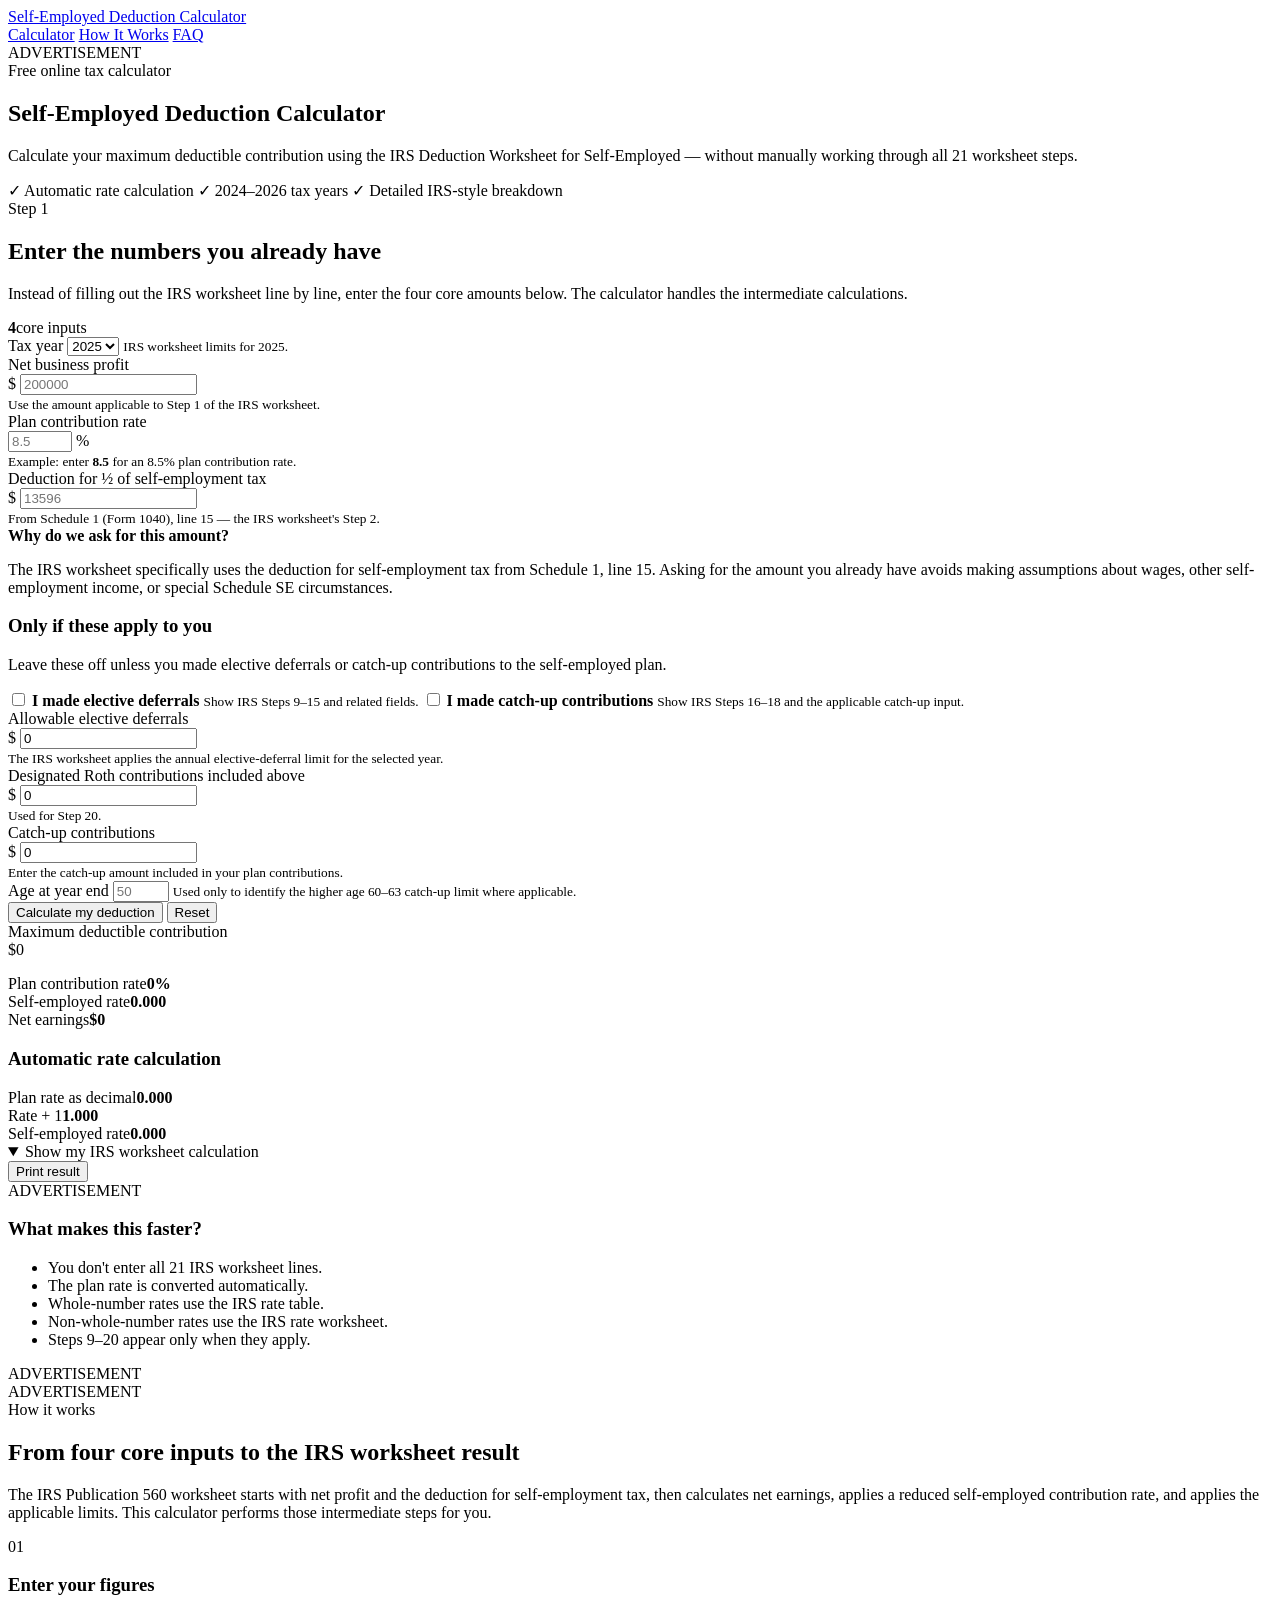
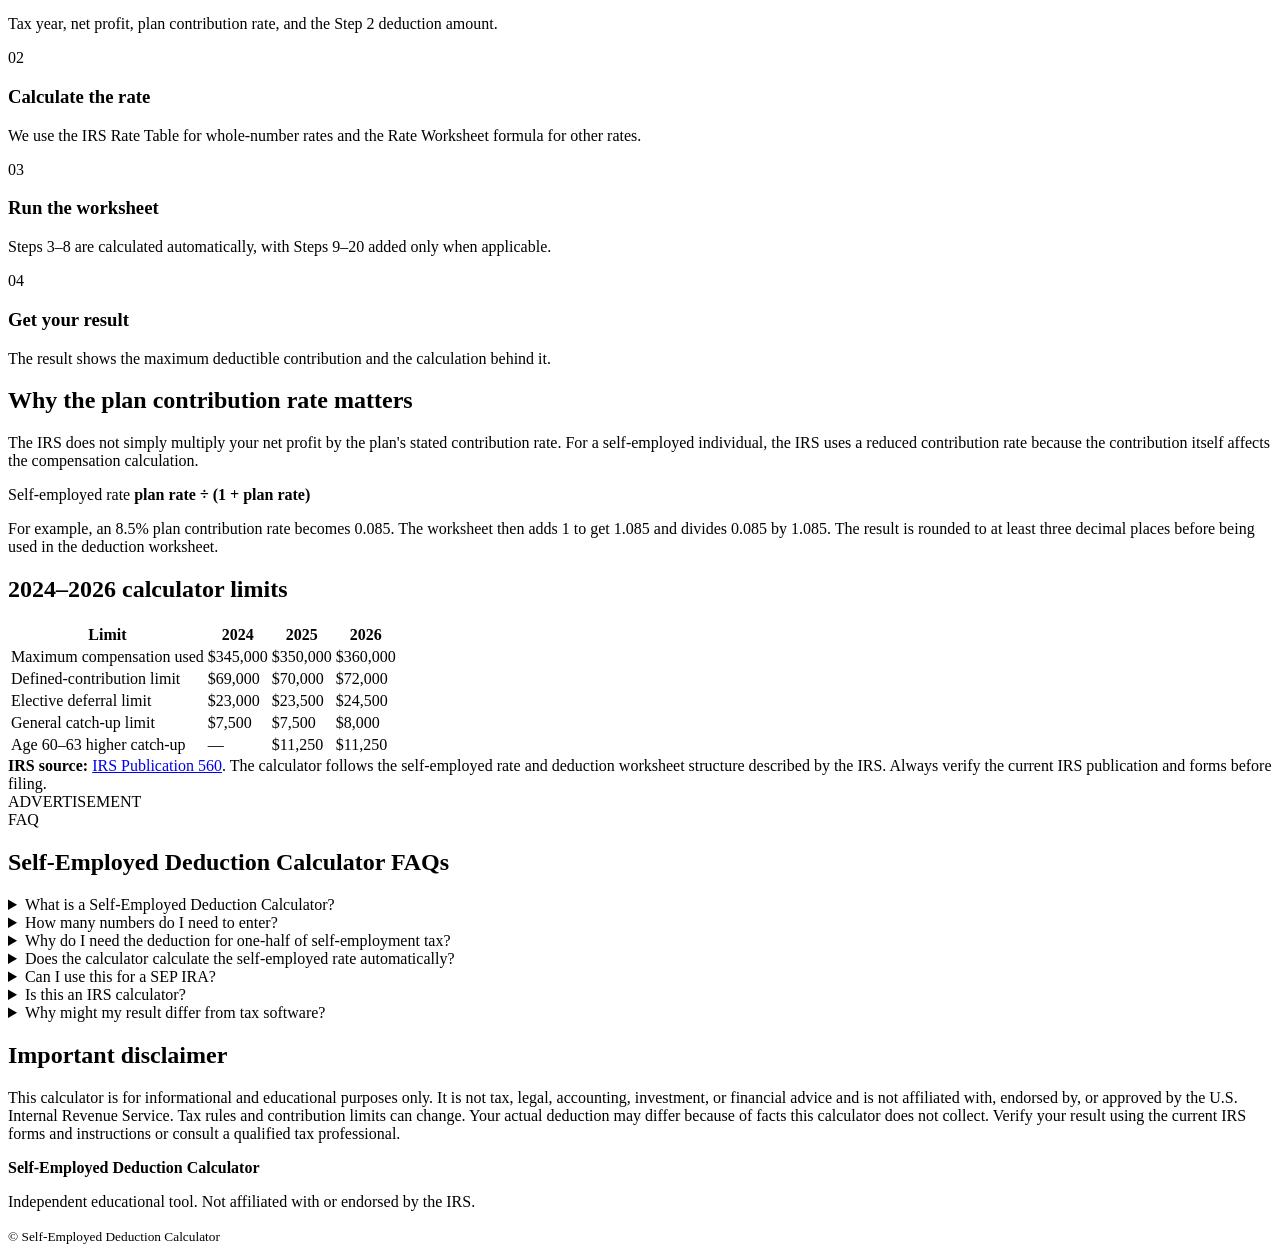
==== index.html @ f1c1f4b7 "Add files via upload" ====
<!doctype html>
<html lang="en-US">
<head>
  <meta charset="utf-8">
  <meta name="viewport" content="width=device-width, initial-scale=1">
  <title>Self-Employed Deduction Calculator | IRS Worksheet Calculator</title>
  <meta name="description" content="Use this free Self-Employed Deduction Calculator to calculate the maximum deductible contribution for a SEP IRA or qualified plan using the IRS Deduction Worksheet for Self-Employed.">
  <meta name="robots" content="index,follow,max-image-preview:large">
  <link rel="canonical" href="https://example.com/self-employed-deduction-calculator">
  <meta property="og:type" content="website">
  <meta property="og:title" content="Self-Employed Deduction Calculator">
  <meta property="og:description" content="Enter a few numbers and automatically work through the IRS Deduction Worksheet for Self-Employed.">
  <meta property="og:url" content="https://example.com/self-employed-deduction-calculator">
  <meta name="twitter:card" content="summary">
  <meta name="twitter:title" content="Self-Employed Deduction Calculator">
  <meta name="twitter:description" content="Calculate your maximum deductible self-employed retirement plan contribution using the IRS worksheet method.">

  <link rel="stylesheet" href="../css/styles.css">

  <script type="application/ld+json">
  {
    "@context":"https://schema.org",
    "@type":"WebApplication",
    "name":"Self-Employed Deduction Calculator",
    "applicationCategory":"FinanceApplication",
    "operatingSystem":"Web",
    "description":"Calculator based on the IRS Deduction Worksheet for Self-Employed in Publication 560.",
    "offers":{"@type":"Offer","price":"0","priceCurrency":"USD"}
  }
  </script>

  <script type="application/ld+json" id="faqSchema">
  {
    "@context":"https://schema.org",
    "@type":"FAQPage",
    "mainEntity":[
      {"@type":"Question","name":"What is the Self-Employed Deduction Calculator?","acceptedAnswer":{"@type":"Answer","text":"It is an independent calculator that follows the IRS Deduction Worksheet for Self-Employed methodology to estimate the maximum deductible contribution for an eligible self-employed individual."}},
      {"@type":"Question","name":"How many numbers do I need to enter?","acceptedAnswer":{"@type":"Answer","text":"For the fastest route, enter the tax year, net business profit, plan contribution rate, and the deduction for one-half of self-employment tax from Schedule 1, line 15. Optional contribution fields appear only when they apply."}},
      {"@type":"Question","name":"Why do I need the deduction for one-half of self-employment tax?","acceptedAnswer":{"@type":"Answer","text":"The IRS worksheet uses the deduction for self-employment tax from Schedule 1, Form 1040, line 15 as Step 2. The calculator uses that amount rather than making unsupported assumptions about the taxpayer's complete Schedule SE situation."}},
      {"@type":"Question","name":"Does the calculator calculate the self-employed rate automatically?","acceptedAnswer":{"@type":"Answer","text":"Yes. Whole-number plan rates use the IRS Rate Table. Non-whole-number rates use the IRS Rate Worksheet formula and are rounded to at least three decimal places before the deduction worksheet is calculated."}},
      {"@type":"Question","name":"Can I use this for a SEP IRA?","acceptedAnswer":{"@type":"Answer","text":"The IRS Publication 560 worksheet states that a SEP plan is treated as a profit-sharing plan for this worksheet. The IRS also cautions that the worksheet applies only to self-employed individuals with one defined contribution plan and should not be used for SARSEPs."}},
      {"@type":"Question","name":"Is this an IRS calculator?","acceptedAnswer":{"@type":"Answer","text":"No. It is an independent educational tool based on IRS publications and worksheets and is not operated, endorsed, or approved by the IRS."}}
    ]
  }
  </script>
</head>

<body>
<header class="site-header">
  <div class="container nav">
    <a class="brand" href="./">Self-Employed Deduction Calculator</a>
    <nav class="navlinks" aria-label="Primary navigation">
      <a href="#calculator">Calculator</a>
      <a href="#how-it-works">How It Works</a>
      <a href="#faq">FAQ</a>
    </nav>
  </div>
</header>

<main>
  <div class="container">

    <div class="ad ad-top" aria-label="Advertisement">
      <span>ADVERTISEMENT</span>
      <!-- Replace this placeholder with your Google AdSense responsive ad code. -->
    </div>

    <section class="hero">
      <div class="hero-copy">
        <span class="eyebrow">Free online tax calculator</span>
        <h1>Self-Employed Deduction Calculator</h1>
        <p>Calculate your maximum deductible contribution using the IRS Deduction Worksheet for Self-Employed — without manually working through all 21 worksheet steps.</p>
        <div class="hero-points">
          <span>✓ Automatic rate calculation</span>
          <span>✓ 2024–2026 tax years</span>
          <span>✓ Detailed IRS-style breakdown</span>
        </div>
      </div>
    </section>

    <section id="calculator" class="calculator-layout">
      <div class="calculator-card">
        <div class="calculator-heading">
          <div>
            <span class="section-kicker">Step 1</span>
            <h2>Enter the numbers you already have</h2>
            <p>Instead of filling out the IRS worksheet line by line, enter the four core amounts below. The calculator handles the intermediate calculations.</p>
          </div>
          <div class="input-count"><strong>4</strong><span>core inputs</span></div>
        </div>

        <div class="form-grid">
          <div class="field">
            <label for="taxYear">Tax year</label>
            <select id="taxYear">
              <option value="2024">2024</option>
              <option value="2025" selected>2025</option>
              <option value="2026">2026</option>
            </select>
            <small id="yearHelp">IRS worksheet limits for 2025.</small>
          </div>

          <div class="field">
            <label for="netProfit">Net business profit</label>
            <div class="money-input">
              <span>$</span>
              <input id="netProfit" type="number" min="0" step="1" inputmode="decimal" placeholder="200000">
            </div>
            <small>Use the amount applicable to Step 1 of the IRS worksheet.</small>
          </div>

          <div class="field">
            <label for="planRate">Plan contribution rate</label>
            <div class="percent-input">
              <input id="planRate" type="number" min="0.1" max="25" step="0.1" inputmode="decimal" placeholder="8.5">
              <span>%</span>
            </div>
            <small>Example: enter <strong>8.5</strong> for an 8.5% plan contribution rate.</small>
          </div>

          <div class="field">
            <label for="seTaxDeduction">Deduction for ½ of self-employment tax</label>
            <div class="money-input">
              <span>$</span>
              <input id="seTaxDeduction" type="number" min="0" step="1" inputmode="decimal" placeholder="13596">
            </div>
            <small>From Schedule 1 (Form 1040), line 15 — the IRS worksheet's Step 2.</small>
          </div>
        </div>

        <div class="why-box">
          <strong>Why do we ask for this amount?</strong>
          <p>The IRS worksheet specifically uses the deduction for self-employment tax from Schedule 1, line 15. Asking for the amount you already have avoids making assumptions about wages, other self-employment income, or special Schedule SE circumstances.</p>
        </div>

        <div class="advanced-heading">
          <div>
            <h3>Only if these apply to you</h3>
            <p>Leave these off unless you made elective deferrals or catch-up contributions to the self-employed plan.</p>
          </div>
        </div>

        <div class="conditional-grid">
          <label class="check-card">
            <input type="checkbox" id="hasDeferrals">
            <span>
              <strong>I made elective deferrals</strong>
              <small>Show IRS Steps 9–15 and related fields.</small>
            </span>
          </label>

          <label class="check-card">
            <input type="checkbox" id="hasCatchup">
            <span>
              <strong>I made catch-up contributions</strong>
              <small>Show IRS Steps 16–18 and the applicable catch-up input.</small>
            </span>
          </label>
        </div>

        <div id="deferralPanel" class="conditional-panel hidden">
          <div class="field">
            <label for="electiveDeferrals">Allowable elective deferrals</label>
            <div class="money-input">
              <span>$</span>
              <input id="electiveDeferrals" type="number" min="0" step="1" inputmode="decimal" value="0">
            </div>
            <small id="deferralHelp">The IRS worksheet applies the annual elective-deferral limit for the selected year.</small>
          </div>

          <div class="field">
            <label for="rothContributions">Designated Roth contributions included above</label>
            <div class="money-input">
              <span>$</span>
              <input id="rothContributions" type="number" min="0" step="1" inputmode="decimal" value="0">
            </div>
            <small>Used for Step 20.</small>
          </div>
        </div>

        <div id="catchupPanel" class="conditional-panel hidden">
          <div class="field">
            <label for="catchupContributions">Catch-up contributions</label>
            <div class="money-input">
              <span>$</span>
              <input id="catchupContributions" type="number" min="0" step="1" inputmode="decimal" value="0">
            </div>
            <small id="catchupHelp">Enter the catch-up amount included in your plan contributions.</small>
          </div>

          <div class="field">
            <label for="age">Age at year end</label>
            <input id="age" type="number" min="0" max="120" step="1" inputmode="numeric" placeholder="50">
            <small>Used only to identify the higher age 60–63 catch-up limit where applicable.</small>
          </div>
        </div>

        <div class="actions">
          <button class="btn-primary" id="calculateBtn" type="button">Calculate my deduction</button>
          <button class="btn-secondary" id="resetBtn" type="button">Reset</button>
        </div>

        <div id="errorBox" class="error-box" role="alert" aria-live="assertive"></div>

        <div id="result" class="result-card hidden" aria-live="polite">
          <div class="result-label">Maximum deductible contribution</div>
          <div id="maximumDeduction" class="result-amount">$0</div>
          <p id="resultSummary"></p>

          <div class="result-stats">
            <div><span>Plan contribution rate</span><strong id="resultPlanRate">0%</strong></div>
            <div><span>Self-employed rate</span><strong id="resultSelfRate">0.000</strong></div>
            <div><span>Net earnings</span><strong id="resultNetEarnings">$0</strong></div>
          </div>

          <div class="rate-box">
            <h3>Automatic rate calculation</h3>
            <div class="rate-line"><span>Plan rate as decimal</span><strong id="rateDecimal">0.000</strong></div>
            <div class="rate-line"><span>Rate + 1</span><strong id="ratePlusOne">1.000</strong></div>
            <div class="rate-line"><span>Self-employed rate</span><strong id="rateResult">0.000</strong></div>
          </div>

          <details class="calculation-details" open>
            <summary>Show my IRS worksheet calculation</summary>
            <div id="steps"></div>
          </details>

          <div class="result-actions">
            <button class="btn-secondary" id="printBtn" type="button">Print result</button>
          </div>
        </div>
      </div>

      <aside class="sidebar">
        <div class="ad ad-side" aria-label="Advertisement">
          <span>ADVERTISEMENT</span>
        </div>

        <div class="info-card">
          <h3>What makes this faster?</h3>
          <ul>
            <li>You don't enter all 21 IRS worksheet lines.</li>
            <li>The plan rate is converted automatically.</li>
            <li>Whole-number rates use the IRS rate table.</li>
            <li>Non-whole-number rates use the IRS rate worksheet.</li>
            <li>Steps 9–20 appear only when they apply.</li>
          </ul>
        </div>

        <div class="ad ad-side" aria-label="Advertisement">
          <span>ADVERTISEMENT</span>
        </div>
      </aside>
    </section>

    <div class="ad ad-content" aria-label="Advertisement">
      <span>ADVERTISEMENT</span>
    </div>

    <section id="how-it-works" class="content-section">
      <article class="content-card">
        <span class="section-kicker">How it works</span>
        <h2>From four core inputs to the IRS worksheet result</h2>
        <p>The IRS Publication 560 worksheet starts with net profit and the deduction for self-employment tax, then calculates net earnings, applies a reduced self-employed contribution rate, and applies the applicable limits. This calculator performs those intermediate steps for you.</p>

        <div class="process-grid">
          <div class="process-card"><span>01</span><h3>Enter your figures</h3><p>Tax year, net profit, plan contribution rate, and the Step 2 deduction amount.</p></div>
          <div class="process-card"><span>02</span><h3>Calculate the rate</h3><p>We use the IRS Rate Table for whole-number rates and the Rate Worksheet formula for other rates.</p></div>
          <div class="process-card"><span>03</span><h3>Run the worksheet</h3><p>Steps 3–8 are calculated automatically, with Steps 9–20 added only when applicable.</p></div>
          <div class="process-card"><span>04</span><h3>Get your result</h3><p>The result shows the maximum deductible contribution and the calculation behind it.</p></div>
        </div>

        <h2>Why the plan contribution rate matters</h2>
        <p>The IRS does not simply multiply your net profit by the plan's stated contribution rate. For a self-employed individual, the IRS uses a reduced contribution rate because the contribution itself affects the compensation calculation.</p>

        <div class="formula">
          <span>Self-employed rate</span>
          <strong>plan rate ÷ (1 + plan rate)</strong>
        </div>

        <p>For example, an 8.5% plan contribution rate becomes 0.085. The worksheet then adds 1 to get 1.085 and divides 0.085 by 1.085. The result is rounded to at least three decimal places before being used in the deduction worksheet.</p>

        <h2>2024–2026 calculator limits</h2>
        <div class="table-wrap">
          <table>
            <thead>
              <tr><th>Limit</th><th>2024</th><th>2025</th><th>2026</th></tr>
            </thead>
            <tbody>
              <tr><td>Maximum compensation used</td><td>$345,000</td><td>$350,000</td><td>$360,000</td></tr>
              <tr><td>Defined-contribution limit</td><td>$69,000</td><td>$70,000</td><td>$72,000</td></tr>
              <tr><td>Elective deferral limit</td><td>$23,000</td><td>$23,500</td><td>$24,500</td></tr>
              <tr><td>General catch-up limit</td><td>$7,500</td><td>$7,500</td><td>$8,000</td></tr>
              <tr><td>Age 60–63 higher catch-up</td><td>—</td><td>$11,250</td><td>$11,250</td></tr>
            </tbody>
          </table>
        </div>

        <div class="source-note">
          <strong>IRS source:</strong>
          <a href="https://www.irs.gov/publications/p560" target="_blank" rel="noopener">IRS Publication 560</a>.
          The calculator follows the self-employed rate and deduction worksheet structure described by the IRS. Always verify the current IRS publication and forms before filing.
        </div>
      </article>
    </section>

    <div class="ad ad-content" aria-label="Advertisement">
      <span>ADVERTISEMENT</span>
    </div>

    <section id="faq" class="content-section">
      <article class="content-card">
        <span class="section-kicker">FAQ</span>
        <h2>Self-Employed Deduction Calculator FAQs</h2>

        <details><summary>What is a Self-Employed Deduction Calculator?</summary><p>It is an independent calculator that follows the IRS Deduction Worksheet for Self-Employed methodology to estimate the maximum deductible contribution for an eligible self-employed individual.</p></details>

        <details><summary>How many numbers do I need to enter?</summary><p>For the fastest route, the calculator asks for four core inputs: tax year, net business profit, plan contribution rate, and the deduction for one-half of self-employment tax from Schedule 1, line 15. Additional fields appear only when elective deferrals or catch-up contributions apply.</p></details>

        <details><summary>Why do I need the deduction for one-half of self-employment tax?</summary><p>The IRS worksheet explicitly uses the deduction for self-employment tax from Schedule 1, Form 1040, line 15 as Step 2. Using that amount avoids making assumptions about the taxpayer's complete Schedule SE situation.</p></details>

        <details><summary>Does the calculator calculate the self-employed rate automatically?</summary><p>Yes. For whole-number contribution rates, the calculator uses the IRS Rate Table. For a rate such as 8.5%, it uses the Rate Worksheet formula and rounds the resulting self-employed rate to at least three decimal places before applying it to the deduction worksheet.</p></details>

        <details><summary>Can I use this for a SEP IRA?</summary><p>The IRS Publication 560 worksheet states that a SEP plan is treated as a profit-sharing plan for this worksheet. The IRS also cautions that the worksheet applies only to self-employed individuals with one defined contribution plan and should not be used for SARSEPs.</p></details>

        <details><summary>Is this an IRS calculator?</summary><p>No. This is an independent educational tool based on IRS publications and worksheets. It is not operated, endorsed, or approved by the IRS.</p></details>

        <details><summary>Why might my result differ from tax software?</summary><p>Tax software may have additional information about your tax return, other businesses, wages, plan participation, or special circumstances. This calculator is intentionally focused on the Publication 560 self-employed deduction worksheet and should be verified against your current tax forms and instructions.</p></details>
      </article>
    </section>

    <section class="content-section">
      <article class="content-card disclaimer-card">
        <h2>Important disclaimer</h2>
        <p>This calculator is for informational and educational purposes only. It is not tax, legal, accounting, investment, or financial advice and is not affiliated with, endorsed by, or approved by the U.S. Internal Revenue Service. Tax rules and contribution limits can change. Your actual deduction may differ because of facts this calculator does not collect. Verify your result using the current IRS forms and instructions or consult a qualified tax professional.</p>
      </article>
    </section>
  </div>
</main>

<footer class="footer">
  <div class="container">
    <strong>Self-Employed Deduction Calculator</strong>
    <p>Independent educational tool. Not affiliated with or endorsed by the IRS.</p>
    <small>© <span id="footerYear"></span> Self-Employed Deduction Calculator</small>
  </div>
</footer>

<script src="js/scripts.js" defer></script>
</body>
</html>
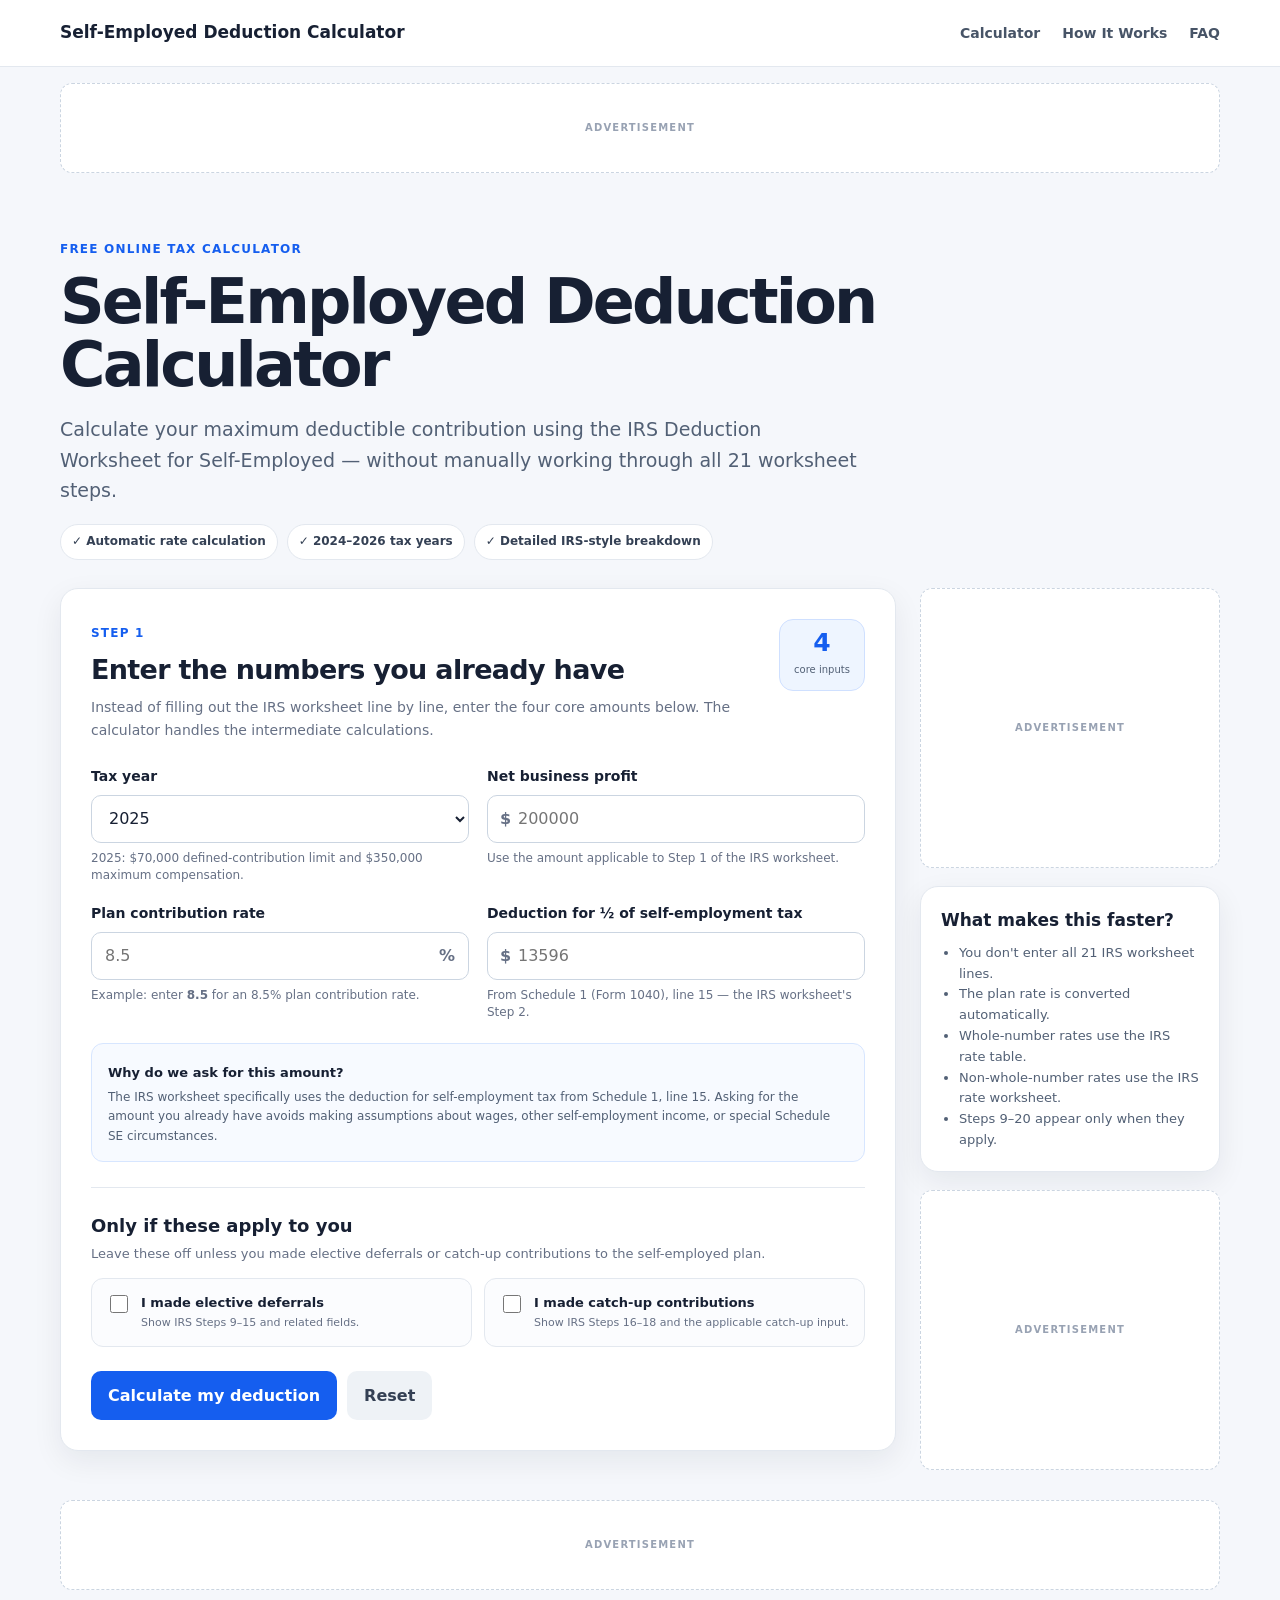
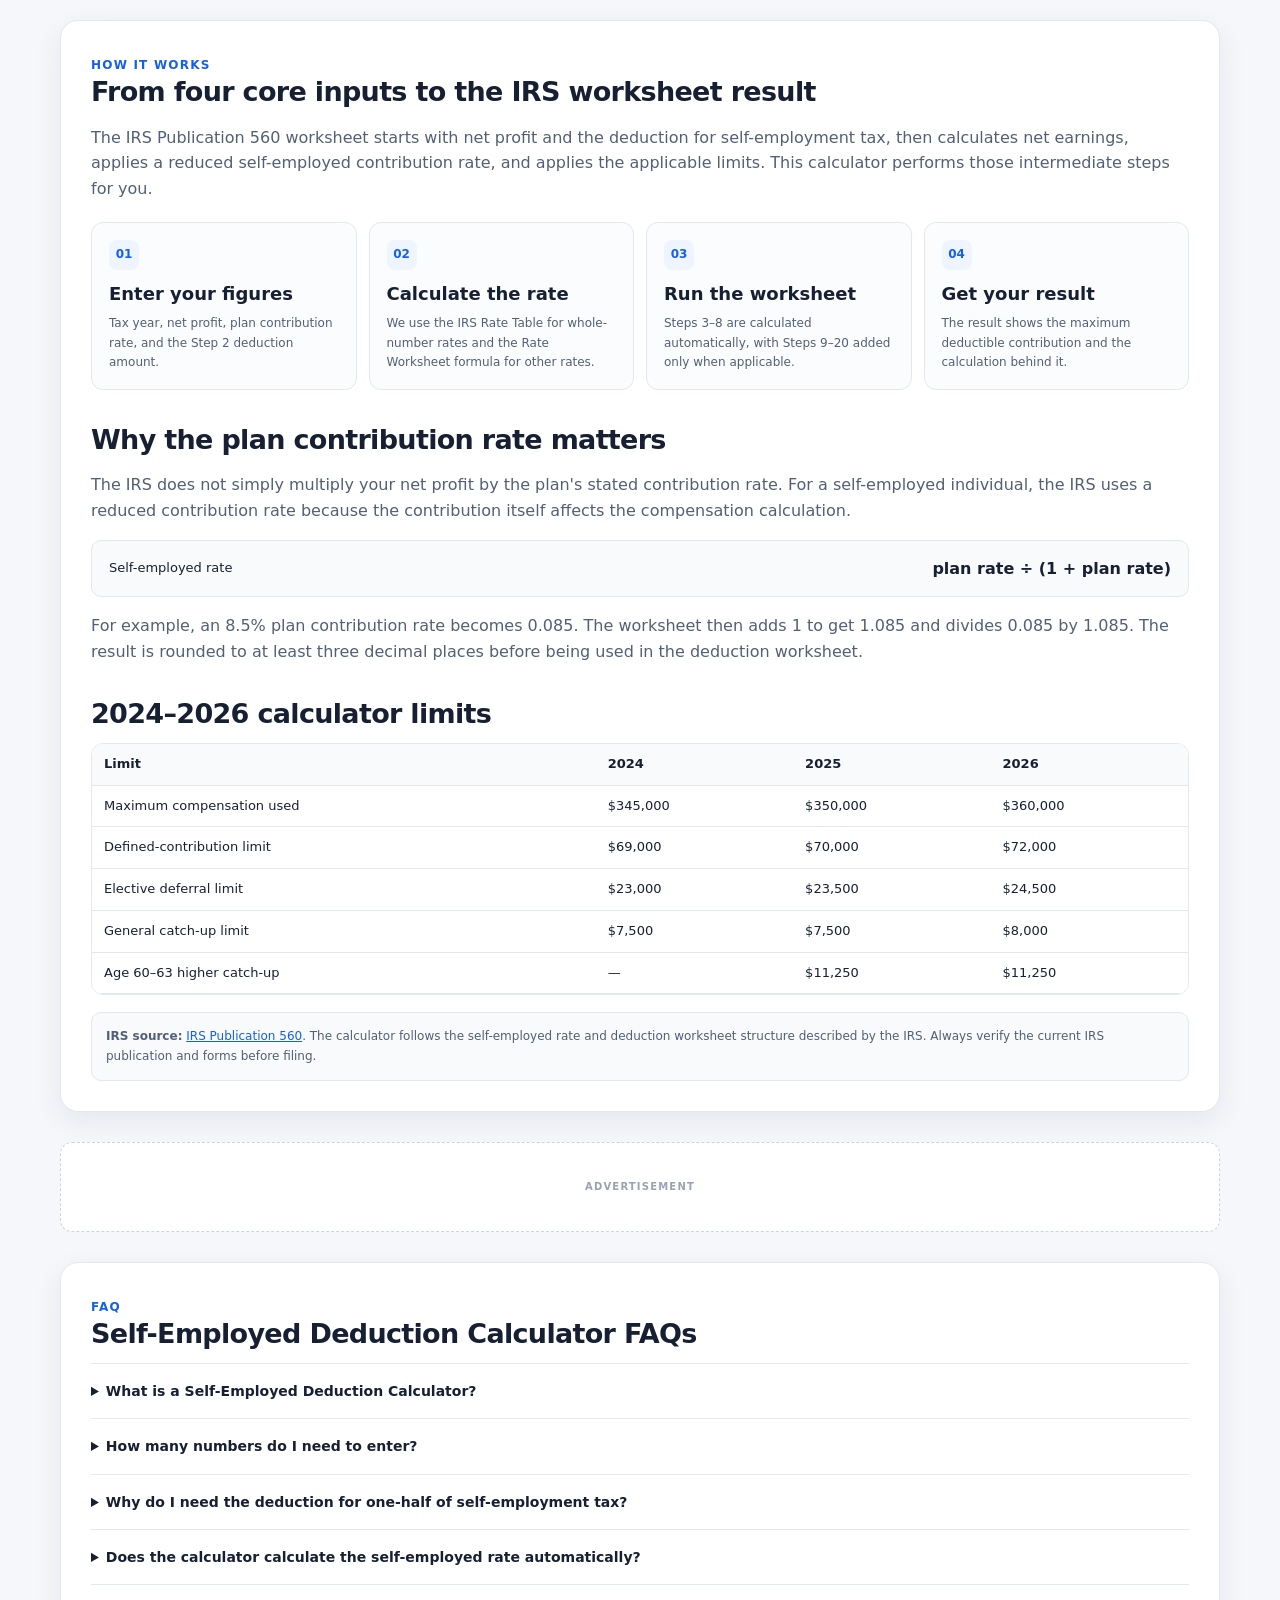
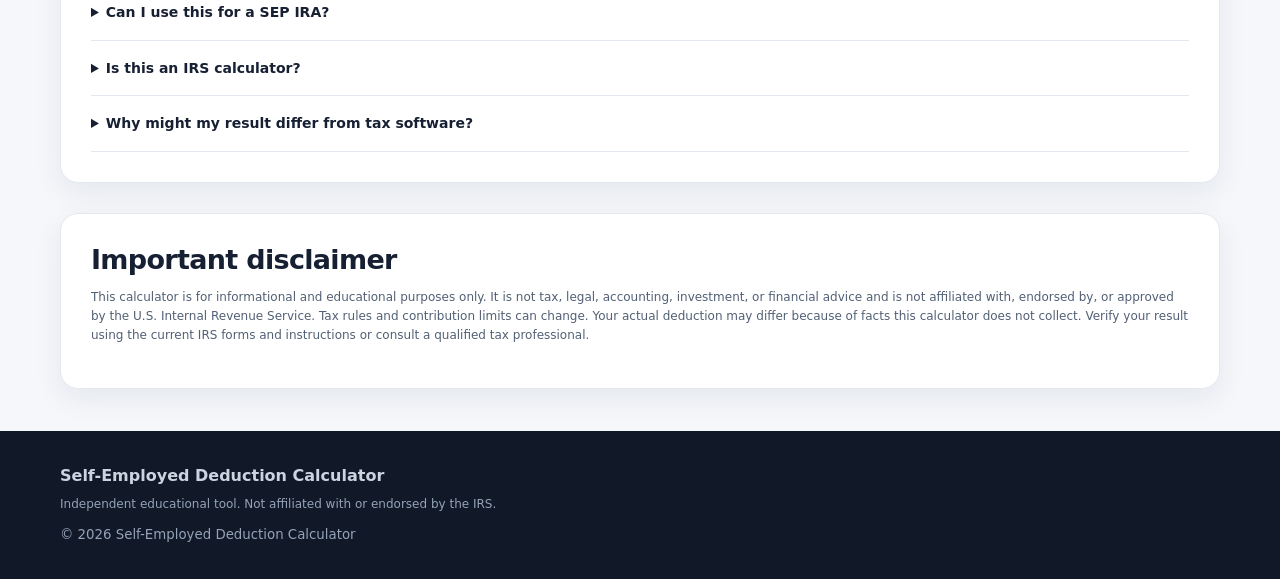
==== commit 50f3dcd8: "Update stylesheet and script paths in index.html" ====
--- a/index.html
+++ b/index.html
@@ -15,7 +15,7 @@
   <meta name="twitter:title" content="Self-Employed Deduction Calculator">
   <meta name="twitter:description" content="Calculate your maximum deductible self-employed retirement plan contribution using the IRS worksheet method.">
 
-  <link rel="stylesheet" href="../css/styles.css">
+  <link rel="stylesheet" href="styles.css">
 
   <script type="application/ld+json">
   {
@@ -346,6 +346,6 @@
   </div>
 </footer>
 
-<script src="js/scripts.js" defer></script>
+<script src="scripts.js" defer></script>
 </body>
 </html>
--- a/styles.css
+++ b/styles.css
@@ -0,0 +1,158 @@
+ :root{
+  --bg:#f5f7fb;
+  --surface:#fff;
+  --ink:#172033;
+  --muted:#667085;
+  --line:#e3e8ef;
+  --primary:#155eef;
+  --primary-dark:#0b46bd;
+  --soft:#eef5ff;
+  --success:#067647;
+  --danger:#b42318;
+  --warning:#8a5a00;
+  --shadow:0 10px 30px rgba(16,24,40,.07);
+  --radius:18px;
+}
+*{box-sizing:border-box}
+html{scroll-behavior:smooth}
+body{margin:0;background:var(--bg);color:var(--ink);font-family:Inter,ui-sans-serif,system-ui,-apple-system,BlinkMacSystemFont,"Segoe UI",sans-serif;line-height:1.6}
+a{color:var(--primary)}
+.container{width:min(1160px,calc(100% - 32px));margin:auto}
+.site-header{position:sticky;top:0;z-index:30;background:rgba(255,255,255,.96);border-bottom:1px solid var(--line);backdrop-filter:blur(8px)}
+.nav{min-height:66px;display:flex;align-items:center;justify-content:space-between;gap:20px}
+.brand{font-weight:850;color:var(--ink);text-decoration:none;font-size:17px}
+.navlinks{display:flex;gap:22px}
+.navlinks a{text-decoration:none;color:#475467;font-size:14px;font-weight:650}
+.ad{display:flex;align-items:center;justify-content:center;min-height:90px;border:1px dashed #cbd5e1;background:#fff;color:#98a2b3;border-radius:12px;font-size:10px;letter-spacing:.12em;font-weight:800}
+.ad-top{margin:16px 0 24px}
+.hero{padding:38px 0 28px}
+.hero-copy{max-width:850px}
+.eyebrow,.section-kicker{font-size:12px;letter-spacing:.1em;text-transform:uppercase;font-weight:850;color:var(--primary)}
+h1{font-size:clamp(36px,6vw,62px);line-height:1.03;letter-spacing:-.045em;margin:9px 0 17px}
+.hero p{font-size:19px;max-width:800px;color:#526075;margin:0}
+.hero-points{display:flex;flex-wrap:wrap;gap:9px;margin-top:19px}
+.hero-points span{background:#fff;border:1px solid var(--line);border-radius:999px;padding:7px 11px;font-size:12px;font-weight:750;color:#344054}
+.calculator-layout{display:grid;grid-template-columns:minmax(0,1fr) 300px;gap:24px;align-items:start}
+.calculator-card,.content-card,.info-card{background:var(--surface);border:1px solid var(--line);border-radius:var(--radius);box-shadow:var(--shadow)}
+.calculator-card{padding:30px}
+.calculator-heading{display:flex;justify-content:space-between;gap:20px;align-items:flex-start;margin-bottom:24px}
+.calculator-heading h2{margin:4px 0 5px;font-size:27px;letter-spacing:-.025em}
+.calculator-heading p{margin:0;color:var(--muted);font-size:14px;max-width:700px}
+.input-count{min-width:86px;text-align:center;border:1px solid #cfe0ff;background:var(--soft);border-radius:14px;padding:10px}
+.input-count strong{display:block;color:var(--primary);font-size:25px;line-height:1}
+.input-count span{font-size:10px;color:#526075}
+.form-grid{display:grid;grid-template-columns:1fr 1fr;gap:18px}
+.field{display:flex;flex-direction:column;gap:7px}
+.field label{font-size:14px;font-weight:800}
+.field small{font-size:12px;color:var(--muted);line-height:1.45}
+input,select{width:100%;height:48px;border:1px solid #cbd5e1;border-radius:10px;background:#fff;color:var(--ink);font:inherit;padding:0 13px;outline:none}
+input:focus,select:focus{border-color:var(--primary);box-shadow:0 0 0 3px rgba(21,94,239,.12)}
+.money-input,.percent-input{position:relative}
+.money-input>span,.percent-input>span{position:absolute;top:50%;transform:translateY(-50%);color:#667085;font-weight:800}
+.money-input>span{left:13px}
+.money-input input{padding-left:30px}
+.percent-input>span{right:14px}
+.percent-input input{padding-right:35px}
+.why-box{margin:21px 0;padding:15px 16px;border:1px solid #d7e6ff;background:#f7faff;border-radius:12px}
+.why-box strong{font-size:13px}
+.why-box p{margin:4px 0 0;font-size:12px;color:#526075}
+.advanced-heading{border-top:1px solid var(--line);padding-top:24px;margin-top:25px}
+.advanced-heading h3{margin:0;font-size:18px}
+.advanced-heading p{margin:3px 0 14px;color:var(--muted);font-size:13px}
+.conditional-grid{display:grid;grid-template-columns:1fr 1fr;gap:12px}
+.check-card{display:flex;gap:10px;align-items:flex-start;padding:14px;border:1px solid var(--line);border-radius:12px;background:#fbfcfe;cursor:pointer}
+.check-card:has(input:checked){border-color:#b6d0ff;background:#f6f9ff}
+.check-card input{width:18px;height:18px;margin-top:2px;accent-color:var(--primary)}
+.check-card strong,.check-card small{display:block}
+.check-card strong{font-size:13px}
+.check-card small{color:var(--muted);font-size:11px}
+.conditional-panel{display:grid;grid-template-columns:1fr 1fr;gap:18px;margin-top:14px;padding:16px;border:1px solid var(--line);border-radius:12px;background:#fafcff}
+.hidden{display:none!important}
+.actions{display:flex;gap:10px;margin-top:24px}
+button{font:inherit;border:0;border-radius:10px;padding:12px 17px;font-weight:800;cursor:pointer}
+.btn-primary{background:var(--primary);color:#fff}
+.btn-primary:hover{background:var(--primary-dark)}
+.btn-secondary{background:#eef2f6;color:#344054}
+.error-box{display:none;margin-top:14px;padding:12px 14px;border:1px solid #f0c5c0;background:#fff5f4;color:var(--danger);border-radius:10px;font-size:13px}
+.result-card{margin-top:25px;padding:25px;border-radius:16px;background:#101f3d;color:#fff}
+.result-label{text-transform:uppercase;letter-spacing:.1em;font-size:11px;font-weight:850;color:#b9c7df}
+.result-amount{font-size:clamp(38px,6vw,60px);line-height:1.02;letter-spacing:-.045em;font-weight:900;margin:7px 0 9px}
+.result-card>p{margin:0;color:#d6e0f0;font-size:13px}
+.result-stats{display:grid;grid-template-columns:repeat(3,1fr);gap:10px;margin-top:20px}
+.result-stats div{padding:12px;border:1px solid rgba(255,255,255,.12);background:rgba(255,255,255,.07);border-radius:10px}
+.result-stats span{display:block;font-size:10px;color:#b9c7df}
+.result-stats strong{font-size:15px}
+.rate-box{margin-top:17px;padding:15px;border-radius:12px;background:rgba(255,255,255,.06);border:1px solid rgba(255,255,255,.12)}
+.rate-box h3{margin:0 0 9px;font-size:14px}
+.rate-line{display:flex;justify-content:space-between;padding:7px 0;border-bottom:1px solid rgba(255,255,255,.08);font-size:12px}
+.rate-line:last-child{border-bottom:0}
+.rate-line span{color:#b9c7df}
+.rate-line strong{font-variant-numeric:tabular-nums}
+.calculation-details{margin-top:18px;border-top:1px solid rgba(255,255,255,.13)}
+.calculation-details summary{padding:14px 0;cursor:pointer;font-weight:850;font-size:13px}
+.step{display:grid;grid-template-columns:76px 1fr auto;gap:12px;padding:10px 0;border-top:1px solid rgba(255,255,255,.08);font-size:12px}
+.step .num{color:#b9c7df;font-weight:850}
+.step .desc{color:#e5ebf5}
+.step .value{font-weight:850;white-space:nowrap}
+.result-actions{margin-top:17px}
+.result-actions .btn-secondary{background:#fff}
+.sidebar{display:flex;flex-direction:column;gap:18px}
+.ad-side{min-height:280px}
+.info-card{padding:20px}
+.info-card h3{margin:0 0 9px;font-size:17px}
+.info-card ul{margin:0;padding-left:18px;color:#526075;font-size:13px}
+.ad-content{margin:30px 0}
+.content-section{margin-top:30px}
+.content-card{padding:30px}
+.content-card h2{font-size:27px;line-height:1.2;letter-spacing:-.025em;margin:0 0 12px}
+.content-card h2:not(:first-of-type){margin-top:34px}
+.content-card h3{font-size:18px;margin:0 0 6px}
+.content-card p{color:#526075}
+.process-grid{display:grid;grid-template-columns:repeat(4,1fr);gap:12px;margin:20px 0 28px}
+.process-card{border:1px solid var(--line);border-radius:12px;padding:17px;background:#fbfcfe}
+.process-card>span{display:inline-flex;width:30px;height:30px;align-items:center;justify-content:center;border-radius:8px;background:var(--soft);color:var(--primary);font-weight:900;font-size:12px;margin-bottom:10px}
+.process-card p{font-size:12px;margin:0}
+.formula{display:flex;align-items:center;justify-content:space-between;gap:15px;padding:15px 17px;border:1px solid var(--line);background:#f8fafc;border-radius:10px;margin:16px 0;font-size:13px}
+.formula strong{font-size:16px}
+.table-wrap{overflow:auto;border:1px solid var(--line);border-radius:12px}
+table{width:100%;border-collapse:collapse;font-size:13px;background:#fff}
+th,td{padding:10px 12px;text-align:left;border-bottom:1px solid var(--line)}
+th{background:#f8fafc;font-weight:850}
+.source-note{margin-top:17px;padding:14px;background:#f8fafc;border:1px solid var(--line);border-radius:10px;font-size:12px;color:#526075}
+.content-card details{border-top:1px solid var(--line);padding:16px 0}
+.content-card details:last-child{border-bottom:1px solid var(--line)}
+.content-card summary{cursor:pointer;font-weight:800;font-size:14px}
+.content-card details p{font-size:13px;margin:9px 0 0}
+.disclaimer-card p{font-size:12px}
+.footer{margin-top:42px;background:#111827;color:#cbd5e1;padding:32px 0}
+.footer p{font-size:12px;color:#94a3b8;margin:7px 0}
+.footer small{color:#94a3b8}
+@media(max-width:950px){
+  .calculator-layout{grid-template-columns:1fr}
+  .sidebar{display:none}
+  .process-grid{grid-template-columns:1fr 1fr}
+}
+@media(max-width:680px){
+  .container{width:min(100% - 20px,1160px)}
+  .navlinks{display:none}
+  .hero{padding-top:28px}
+  .form-grid,.conditional-grid,.conditional-panel{grid-template-columns:1fr}
+  .calculator-card,.content-card{padding:20px}
+  .calculator-heading{display:block}
+  .input-count{display:none}
+  .result-stats{grid-template-columns:1fr}
+  .process-grid{grid-template-columns:1fr}
+  .step{grid-template-columns:60px 1fr auto;font-size:11px}
+  .ad-top{min-height:76px}
+}
+@media print{
+  .site-header,.hero,.ad,.sidebar,.actions,.why-box,.advanced-heading,.conditional-grid,.conditional-panel,.footer,.content-section,.result-actions{display:none!important}
+  body{background:#fff}
+  .calculator-layout{display:block}
+  .calculator-card{border:0;box-shadow:none;padding:0}
+  .result-card{background:#fff;color:#111;border:1px solid #ddd}
+  .result-card p,.result-stats span,.rate-line span,.step .num,.step .desc{color:#444}
+  .result-stats div,.rate-box{background:#fff;border:1px solid #ddd}
+  .calculation-details{border-top:1px solid #ddd}
+  .rate-line,.step{border-color:#ddd}
+}
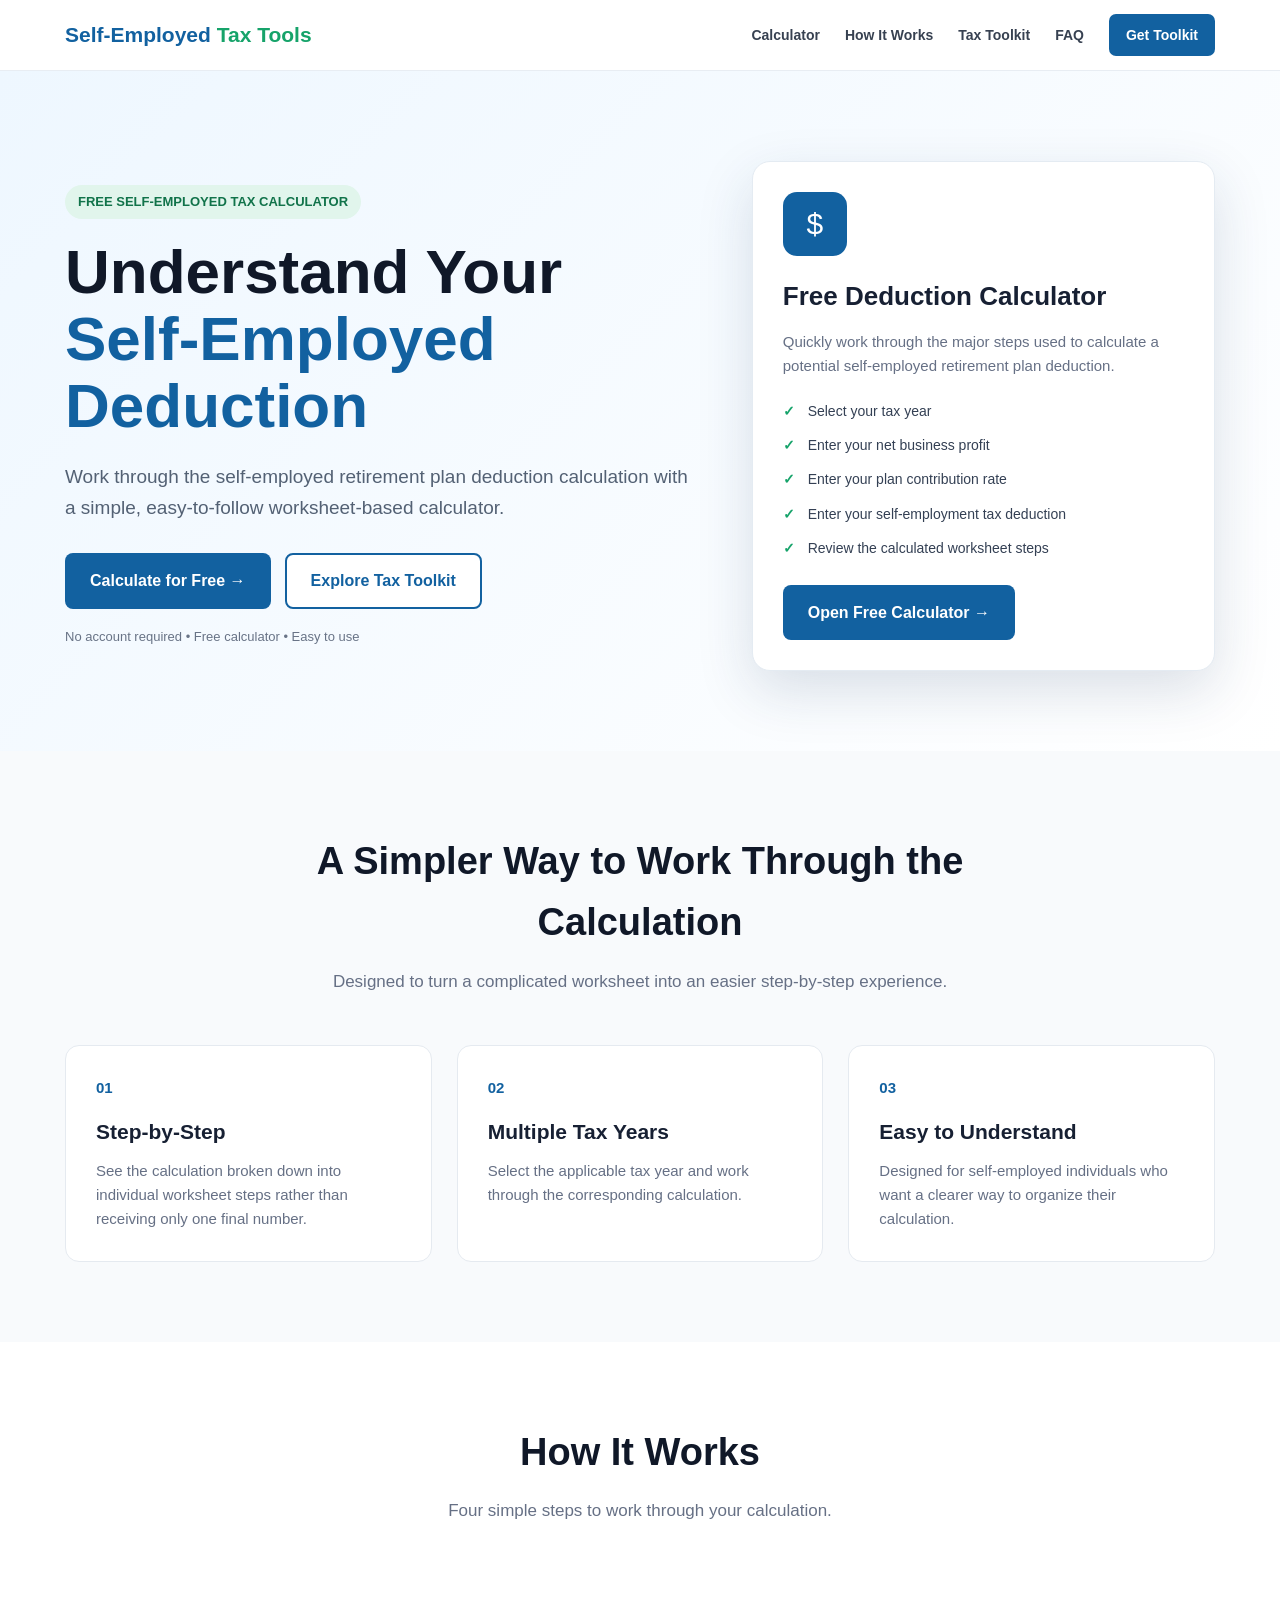
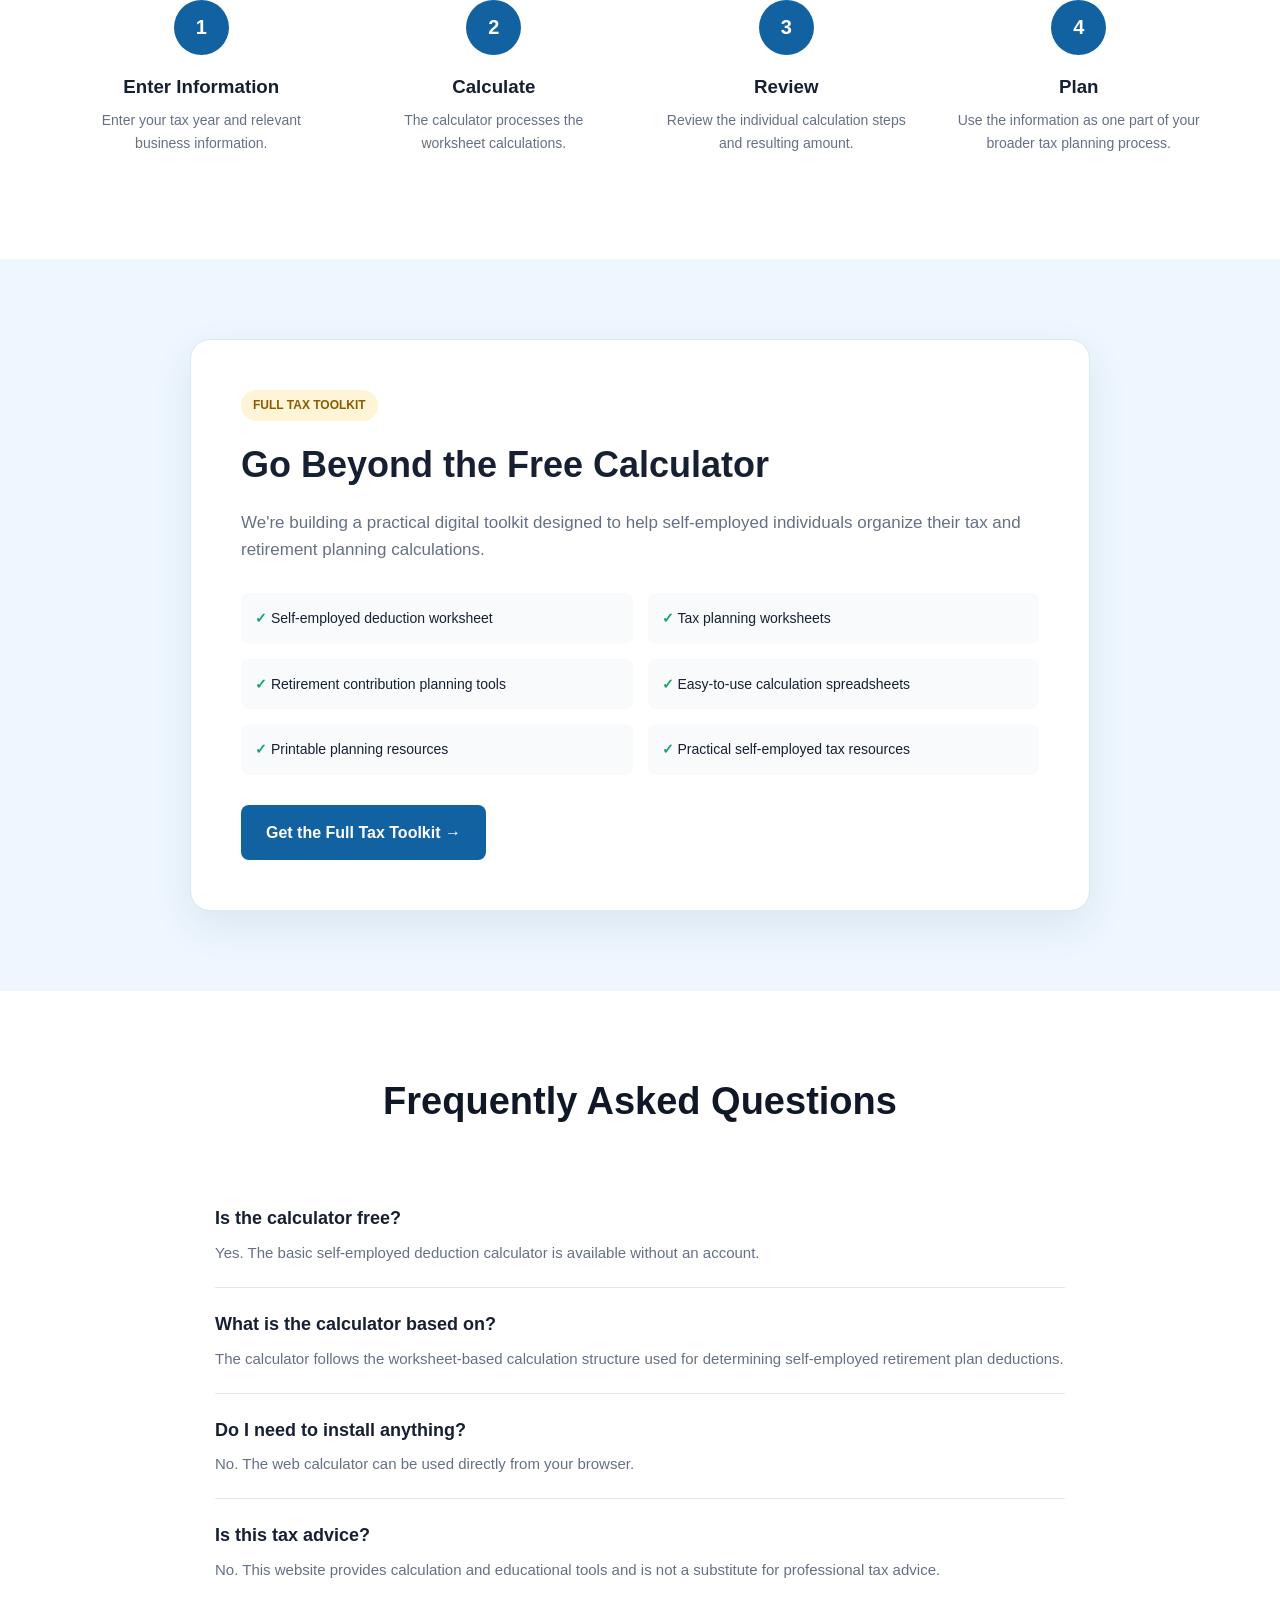
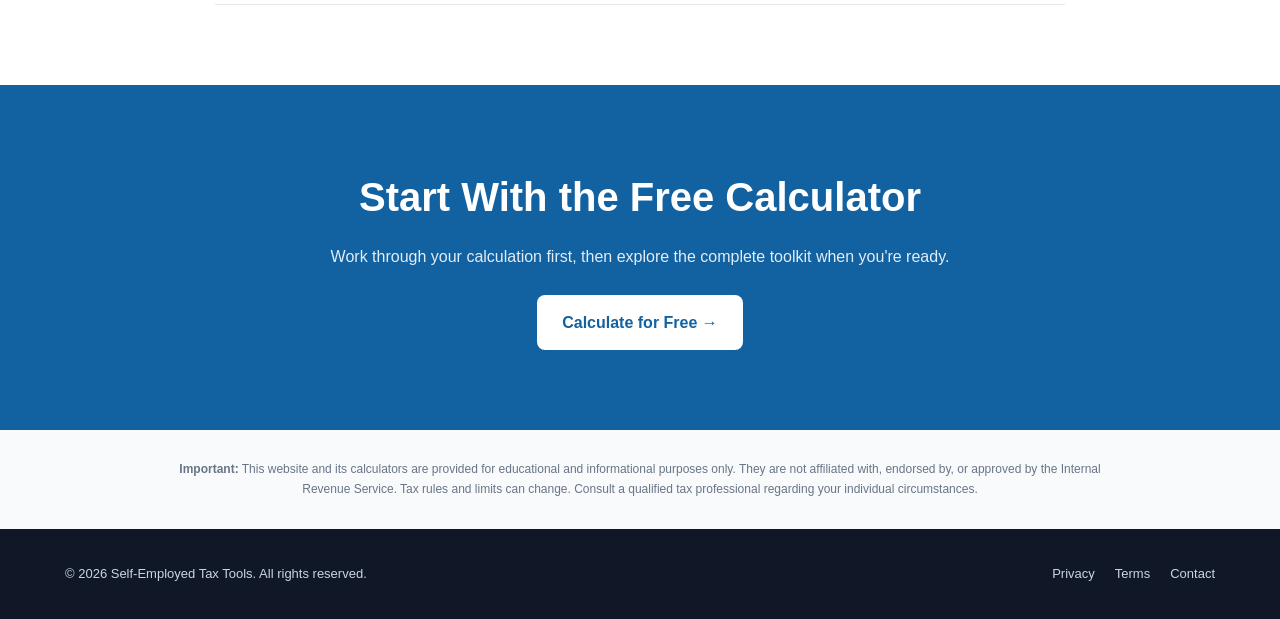
==== commit 8d57f7be: "Change greeting from 'Hello' to 'Goodbye'" ====
--- a/index.html
+++ b/index.html
@@ -1,351 +1,1092 @@
-<!doctype html>
-<html lang="en-US">
+<!DOCTYPE html>
+<html lang="en">
 <head>
-  <meta charset="utf-8">
-  <meta name="viewport" content="width=device-width, initial-scale=1">
-  <title>Self-Employed Deduction Calculator | IRS Worksheet Calculator</title>
-  <meta name="description" content="Use this free Self-Employed Deduction Calculator to calculate the maximum deductible contribution for a SEP IRA or qualified plan using the IRS Deduction Worksheet for Self-Employed.">
-  <meta name="robots" content="index,follow,max-image-preview:large">
-  <link rel="canonical" href="https://example.com/self-employed-deduction-calculator">
-  <meta property="og:type" content="website">
-  <meta property="og:title" content="Self-Employed Deduction Calculator">
-  <meta property="og:description" content="Enter a few numbers and automatically work through the IRS Deduction Worksheet for Self-Employed.">
-  <meta property="og:url" content="https://example.com/self-employed-deduction-calculator">
-  <meta name="twitter:card" content="summary">
-  <meta name="twitter:title" content="Self-Employed Deduction Calculator">
-  <meta name="twitter:description" content="Calculate your maximum deductible self-employed retirement plan contribution using the IRS worksheet method.">
-
-  <link rel="stylesheet" href="styles.css">
-
-  <script type="application/ld+json">
-  {
-    "@context":"https://schema.org",
-    "@type":"WebApplication",
-    "name":"Self-Employed Deduction Calculator",
-    "applicationCategory":"FinanceApplication",
-    "operatingSystem":"Web",
-    "description":"Calculator based on the IRS Deduction Worksheet for Self-Employed in Publication 560.",
-    "offers":{"@type":"Offer","price":"0","priceCurrency":"USD"}
-  }
-  </script>
-
-  <script type="application/ld+json" id="faqSchema">
-  {
-    "@context":"https://schema.org",
-    "@type":"FAQPage",
-    "mainEntity":[
-      {"@type":"Question","name":"What is the Self-Employed Deduction Calculator?","acceptedAnswer":{"@type":"Answer","text":"It is an independent calculator that follows the IRS Deduction Worksheet for Self-Employed methodology to estimate the maximum deductible contribution for an eligible self-employed individual."}},
-      {"@type":"Question","name":"How many numbers do I need to enter?","acceptedAnswer":{"@type":"Answer","text":"For the fastest route, enter the tax year, net business profit, plan contribution rate, and the deduction for one-half of self-employment tax from Schedule 1, line 15. Optional contribution fields appear only when they apply."}},
-      {"@type":"Question","name":"Why do I need the deduction for one-half of self-employment tax?","acceptedAnswer":{"@type":"Answer","text":"The IRS worksheet uses the deduction for self-employment tax from Schedule 1, Form 1040, line 15 as Step 2. The calculator uses that amount rather than making unsupported assumptions about the taxpayer's complete Schedule SE situation."}},
-      {"@type":"Question","name":"Does the calculator calculate the self-employed rate automatically?","acceptedAnswer":{"@type":"Answer","text":"Yes. Whole-number plan rates use the IRS Rate Table. Non-whole-number rates use the IRS Rate Worksheet formula and are rounded to at least three decimal places before the deduction worksheet is calculated."}},
-      {"@type":"Question","name":"Can I use this for a SEP IRA?","acceptedAnswer":{"@type":"Answer","text":"The IRS Publication 560 worksheet states that a SEP plan is treated as a profit-sharing plan for this worksheet. The IRS also cautions that the worksheet applies only to self-employed individuals with one defined contribution plan and should not be used for SARSEPs."}},
-      {"@type":"Question","name":"Is this an IRS calculator?","acceptedAnswer":{"@type":"Answer","text":"No. It is an independent educational tool based on IRS publications and worksheets and is not operated, endorsed, or approved by the IRS."}}
-    ]
-  }
-  </script>
+    <meta charset="UTF-8">
+
+    <meta name="viewport" content="width=device-width, initial-scale=1.0">
+
+    <title>Self-Employed Deduction Calculator | Tax Planning Toolkit</title>
+
+    <meta name="description"
+          content="Calculate your potential self-employed retirement plan deduction using a worksheet-based approach. Free calculator and practical tax planning resources for self-employed individuals.">
+
+    <meta name="keywords"
+          content="self employed deduction calculator, self employed tax calculator, retirement plan deduction, SEP IRA calculator, self employed tax planning">
+
+    <meta name="author" content="Self-Employed Deduction Calculator">
+
+    <meta property="og:title"
+          content="Self-Employed Deduction Calculator">
+
+    <meta property="og:description"
+          content="Use our free calculator to work through the self-employed retirement plan deduction worksheet.">
+
+    <meta property="og:type" content="website">
+
+    <style>
+
+        * {
+            margin: 0;
+            padding: 0;
+            box-sizing: border-box;
+        }
+
+        html {
+            scroll-behavior: smooth;
+        }
+
+        body {
+            font-family: Arial, Helvetica, sans-serif;
+            line-height: 1.6;
+            color: #172033;
+            background: #ffffff;
+        }
+
+        a {
+            text-decoration: none;
+        }
+
+        .container {
+            width: 92%;
+            max-width: 1150px;
+            margin: auto;
+        }
+
+        /* NAVIGATION */
+
+        header {
+            background: #ffffff;
+            border-bottom: 1px solid #e8edf3;
+            position: sticky;
+            top: 0;
+            z-index: 1000;
+        }
+
+        nav {
+            min-height: 70px;
+            display: flex;
+            align-items: center;
+            justify-content: space-between;
+        }
+
+        .logo {
+            font-size: 21px;
+            font-weight: 800;
+            color: #1261a0;
+        }
+
+        .logo span {
+            color: #16a36a;
+        }
+
+        .nav-links {
+            display: flex;
+            gap: 25px;
+            align-items: center;
+        }
+
+        .nav-links a {
+            color: #374151;
+            font-size: 14px;
+            font-weight: 600;
+        }
+
+        .nav-links a:hover {
+            color: #1261a0;
+        }
+
+        .nav-btn {
+            background: #1261a0;
+            color: white !important;
+            padding: 10px 17px;
+            border-radius: 7px;
+        }
+
+        /* HERO */
+
+        .hero {
+            background: linear-gradient(135deg, #eef7ff, #ffffff);
+            padding: 90px 0 80px;
+        }
+
+        .hero-grid {
+            display: grid;
+            grid-template-columns: 1.15fr 0.85fr;
+            gap: 60px;
+            align-items: center;
+        }
+
+        .badge {
+            display: inline-block;
+            background: #e1f5ec;
+            color: #11734a;
+            padding: 7px 13px;
+            border-radius: 30px;
+            font-size: 13px;
+            font-weight: 700;
+            margin-bottom: 20px;
+        }
+
+        .hero h1 {
+            font-size: clamp(38px, 5vw, 62px);
+            line-height: 1.08;
+            margin-bottom: 22px;
+            color: #101828;
+        }
+
+        .hero h1 span {
+            color: #1261a0;
+        }
+
+        .hero p {
+            font-size: 19px;
+            color: #536174;
+            max-width: 650px;
+            margin-bottom: 30px;
+        }
+
+        .hero-buttons {
+            display: flex;
+            gap: 14px;
+            flex-wrap: wrap;
+        }
+
+        .btn-primary {
+            display: inline-block;
+            background: #1261a0;
+            color: white;
+            padding: 15px 25px;
+            border-radius: 8px;
+            font-weight: 700;
+            border: none;
+            cursor: pointer;
+        }
+
+        .btn-primary:hover {
+            background: #0d4d80;
+        }
+
+        .btn-secondary {
+            display: inline-block;
+            background: white;
+            color: #1261a0;
+            border: 2px solid #1261a0;
+            padding: 13px 24px;
+            border-radius: 8px;
+            font-weight: 700;
+        }
+
+        .hero-note {
+            margin-top: 18px;
+            font-size: 13px;
+            color: #687386;
+        }
+
+        /* CALCULATOR CARD */
+
+        .calculator-card {
+            background: white;
+            border-radius: 18px;
+            padding: 30px;
+            box-shadow: 0 20px 55px rgba(24, 56, 91, 0.15);
+            border: 1px solid #e4ebf2;
+        }
+
+        .calculator-icon {
+            width: 64px;
+            height: 64px;
+            background: #1261a0;
+            border-radius: 14px;
+            display: flex;
+            align-items: center;
+            justify-content: center;
+            color: white;
+            font-size: 30px;
+            margin-bottom: 20px;
+        }
+
+        .calculator-card h2 {
+            font-size: 26px;
+            margin-bottom: 12px;
+        }
+
+        .calculator-card p {
+            font-size: 15px;
+            color: #667085;
+            margin-bottom: 22px;
+        }
+
+        .calculator-list {
+            list-style: none;
+            margin-bottom: 25px;
+        }
+
+        .calculator-list li {
+            margin-bottom: 12px;
+            color: #344054;
+            font-size: 14px;
+        }
+
+        .calculator-list li::before {
+            content: "✓";
+            color: #16a36a;
+            font-weight: bold;
+            margin-right: 9px;
+        }
+
+        /* SECTION */
+
+        section {
+            padding: 80px 0;
+        }
+
+        .section-title {
+            text-align: center;
+            max-width: 750px;
+            margin: 0 auto 50px;
+        }
+
+        .section-title h2 {
+            font-size: 38px;
+            margin-bottom: 15px;
+            color: #101828;
+        }
+
+        .section-title p {
+            color: #667085;
+            font-size: 17px;
+        }
+
+        /* FEATURES */
+
+        .features {
+            background: #f8fafc;
+        }
+
+        .feature-grid {
+            display: grid;
+            grid-template-columns: repeat(3, 1fr);
+            gap: 25px;
+        }
+
+        .feature-card {
+            background: white;
+            padding: 30px;
+            border-radius: 14px;
+            border: 1px solid #e5eaf0;
+        }
+
+        .feature-number {
+            font-size: 15px;
+            font-weight: 800;
+            color: #1261a0;
+            margin-bottom: 15px;
+        }
+
+        .feature-card h3 {
+            font-size: 21px;
+            margin-bottom: 10px;
+        }
+
+        .feature-card p {
+            color: #667085;
+            font-size: 15px;
+        }
+
+        /* HOW IT WORKS */
+
+        .steps {
+            display: grid;
+            grid-template-columns: repeat(4, 1fr);
+            gap: 20px;
+        }
+
+        .step {
+            text-align: center;
+            padding: 25px 15px;
+        }
+
+        .step-circle {
+            width: 55px;
+            height: 55px;
+            border-radius: 50%;
+            background: #1261a0;
+            color: white;
+            display: flex;
+            align-items: center;
+            justify-content: center;
+            margin: 0 auto 17px;
+            font-size: 20px;
+            font-weight: bold;
+        }
+
+        .step h3 {
+            margin-bottom: 8px;
+        }
+
+        .step p {
+            font-size: 14px;
+            color: #667085;
+        }
+
+        /* PRODUCT */
+
+        .product-section {
+            background: #eef7ff;
+        }
+
+        .product-card {
+            max-width: 900px;
+            margin: auto;
+            background: white;
+            border-radius: 20px;
+            padding: 50px;
+            border: 1px solid #dce8f2;
+            box-shadow: 0 15px 40px rgba(24, 56, 91, 0.09);
+        }
+
+        .product-card h2 {
+            font-size: 36px;
+            margin-bottom: 15px;
+        }
+
+        .product-card > p {
+            color: #667085;
+            font-size: 17px;
+            margin-bottom: 30px;
+        }
+
+        .product-list {
+            display: grid;
+            grid-template-columns: 1fr 1fr;
+            gap: 15px;
+            margin-bottom: 30px;
+        }
+
+        .product-list div {
+            padding: 14px;
+            background: #f8fafc;
+            border-radius: 8px;
+            font-size: 14px;
+        }
+
+        .product-list div::before {
+            content: "✓ ";
+            color: #16a36a;
+            font-weight: bold;
+        }
+
+        .coming-soon {
+            display: inline-block;
+            background: #fff4d6;
+            color: #8a5b00;
+            padding: 6px 12px;
+            border-radius: 20px;
+            font-size: 12px;
+            font-weight: bold;
+            margin-bottom: 15px;
+        }
+
+        /* FAQ */
+
+        .faq {
+            max-width: 850px;
+            margin: auto;
+        }
+
+        .faq-item {
+            border-bottom: 1px solid #e5e7eb;
+            padding: 22px 0;
+        }
+
+        .faq-item h3 {
+            font-size: 18px;
+            margin-bottom: 8px;
+        }
+
+        .faq-item p {
+            color: #667085;
+            font-size: 15px;
+        }
+
+        /* CTA */
+
+        .cta {
+            background: #1261a0;
+            color: white;
+            text-align: center;
+        }
+
+        .cta h2 {
+            font-size: 40px;
+            margin-bottom: 15px;
+        }
+
+        .cta p {
+            max-width: 650px;
+            margin: 0 auto 25px;
+            color: #e2edf7;
+        }
+
+        .cta .btn-primary {
+            background: white;
+            color: #1261a0;
+        }
+
+        /* DISCLAIMER */
+
+        .disclaimer {
+            background: #f8fafc;
+            padding: 30px 0;
+        }
+
+        .disclaimer p {
+            font-size: 12px;
+            color: #697586;
+            max-width: 950px;
+            margin: auto;
+            text-align: center;
+        }
+
+        /* FOOTER */
+
+        footer {
+            background: #101828;
+            color: #cbd5e1;
+            padding: 35px 0;
+        }
+
+        .footer-content {
+            display: flex;
+            justify-content: space-between;
+            align-items: center;
+            gap: 20px;
+        }
+
+        .footer-links {
+            display: flex;
+            gap: 20px;
+        }
+
+        .footer-links a {
+            color: #cbd5e1;
+            font-size: 13px;
+        }
+
+        .copyright {
+            font-size: 13px;
+        }
+
+        /* MOBILE */
+
+        @media (max-width: 850px) {
+
+            .hero-grid {
+                grid-template-columns: 1fr;
+                gap: 40px;
+            }
+
+            .feature-grid {
+                grid-template-columns: 1fr;
+            }
+
+            .steps {
+                grid-template-columns: 1fr 1fr;
+            }
+
+            .product-list {
+                grid-template-columns: 1fr;
+            }
+
+            .nav-links a:not(.nav-btn) {
+                display: none;
+            }
+
+            .footer-content {
+                flex-direction: column;
+                text-align: center;
+            }
+        }
+
+        @media (max-width: 500px) {
+
+            .hero {
+                padding: 60px 0;
+            }
+
+            section {
+                padding: 60px 0;
+            }
+
+            .hero h1 {
+                font-size: 39px;
+            }
+
+            .hero p {
+                font-size: 17px;
+            }
+
+            .calculator-card {
+                padding: 23px;
+            }
+
+            .product-card {
+                padding: 28px 22px;
+            }
+
+            .product-card h2 {
+                font-size: 29px;
+            }
+
+            .steps {
+                grid-template-columns: 1fr;
+            }
+
+            .cta h2 {
+                font-size: 30px;
+            }
+        }
+
+    </style>
 </head>
 
 <body>
-<header class="site-header">
-  <div class="container nav">
-    <a class="brand" href="./">Self-Employed Deduction Calculator</a>
-    <nav class="navlinks" aria-label="Primary navigation">
-      <a href="#calculator">Calculator</a>
-      <a href="#how-it-works">How It Works</a>
-      <a href="#faq">FAQ</a>
-    </nav>
-  </div>
+
+<!-- NAVIGATION -->
+
+<header>
+    <div class="container">
+        <nav>
+
+            <a href="#" class="logo">
+                Self-Employed <span>Tax Tools</span>
+            </a>
+
+            <div class="nav-links">
+                <a href="#calculator">Calculator</a>
+                <a href="#how-it-works">How It Works</a>
+                <a href="#toolkit">Tax Toolkit</a>
+                <a href="#faq">FAQ</a>
+
+                <a href="#toolkit" class="nav-btn">
+                    Get Toolkit
+                </a>
+            </div>
+
+        </nav>
+    </div>
 </header>
 
-<main>
-  <div class="container">
-
-    <div class="ad ad-top" aria-label="Advertisement">
-      <span>ADVERTISEMENT</span>
-      <!-- Replace this placeholder with your Google AdSense responsive ad code. -->
+
+<!-- HERO -->
+
+<section class="hero">
+
+    <div class="container">
+
+        <div class="hero-grid">
+
+            <div>
+
+                <div class="badge">
+                    FREE SELF-EMPLOYED TAX CALCULATOR
+                </div>
+
+                <h1>
+                    Understand Your
+                    <span>Self-Employed Deduction</span>
+                </h1>
+
+                <p>
+                    Work through the self-employed retirement plan
+                    deduction calculation with a simple,
+                    easy-to-follow worksheet-based calculator.
+                </p>
+
+                <div class="hero-buttons">
+
+                    <a href="#calculator" class="btn-primary">
+                        Calculate for Free →
+                    </a>
+
+                    <a href="#toolkit" class="btn-secondary">
+                        Explore Tax Toolkit
+                    </a>
+
+                </div>
+
+                <div class="hero-note">
+                    No account required • Free calculator • Easy to use
+                </div>
+
+            </div>
+
+
+            <!-- CALCULATOR CARD -->
+
+            <div class="calculator-card" id="calculator">
+
+                <div class="calculator-icon">
+                    $
+                </div>
+
+                <h2>
+                    Free Deduction Calculator
+                </h2>
+
+                <p>
+                    Quickly work through the major steps used
+                    to calculate a potential self-employed
+                    retirement plan deduction.
+                </p>
+
+                <ul class="calculator-list">
+
+                    <li>
+                        Select your tax year
+                    </li>
+
+                    <li>
+                        Enter your net business profit
+                    </li>
+
+                    <li>
+                        Enter your plan contribution rate
+                    </li>
+
+                    <li>
+                        Enter your self-employment tax deduction
+                    </li>
+
+                    <li>
+                        Review the calculated worksheet steps
+                    </li>
+
+                </ul>
+
+                <!-- CHANGE THIS LINK TO YOUR ACTUAL CALCULATOR PAGE -->
+
+                <a href="calculator.html" class="btn-primary">
+                    Open Free Calculator →
+                </a>
+
+            </div>
+
+        </div>
+
     </div>
 
-    <section class="hero">
-      <div class="hero-copy">
-        <span class="eyebrow">Free online tax calculator</span>
-        <h1>Self-Employed Deduction Calculator</h1>
-        <p>Calculate your maximum deductible contribution using the IRS Deduction Worksheet for Self-Employed — without manually working through all 21 worksheet steps.</p>
-        <div class="hero-points">
-          <span>✓ Automatic rate calculation</span>
-          <span>✓ 2024–2026 tax years</span>
-          <span>✓ Detailed IRS-style breakdown</span>
+</section>
+
+
+<!-- FEATURES -->
+
+<section class="features">
+
+    <div class="container">
+
+        <div class="section-title">
+
+            <h2>
+                A Simpler Way to Work Through the Calculation
+            </h2>
+
+            <p>
+                Designed to turn a complicated worksheet into
+                an easier step-by-step experience.
+            </p>
+
         </div>
-      </div>
-    </section>
-
-    <section id="calculator" class="calculator-layout">
-      <div class="calculator-card">
-        <div class="calculator-heading">
-          <div>
-            <span class="section-kicker">Step 1</span>
-            <h2>Enter the numbers you already have</h2>
-            <p>Instead of filling out the IRS worksheet line by line, enter the four core amounts below. The calculator handles the intermediate calculations.</p>
-          </div>
-          <div class="input-count"><strong>4</strong><span>core inputs</span></div>
+
+
+        <div class="feature-grid">
+
+            <div class="feature-card">
+
+                <div class="feature-number">
+                    01
+                </div>
+
+                <h3>
+                    Step-by-Step
+                </h3>
+
+                <p>
+                    See the calculation broken down into
+                    individual worksheet steps rather than
+                    receiving only one final number.
+                </p>
+
+            </div>
+
+
+            <div class="feature-card">
+
+                <div class="feature-number">
+                    02
+                </div>
+
+                <h3>
+                    Multiple Tax Years
+                </h3>
+
+                <p>
+                    Select the applicable tax year and work
+                    through the corresponding calculation.
+                </p>
+
+            </div>
+
+
+            <div class="feature-card">
+
+                <div class="feature-number">
+                    03
+                </div>
+
+                <h3>
+                    Easy to Understand
+                </h3>
+
+                <p>
+                    Designed for self-employed individuals
+                    who want a clearer way to organize their
+                    calculation.
+                </p>
+
+            </div>
+
         </div>
 
-        <div class="form-grid">
-          <div class="field">
-            <label for="taxYear">Tax year</label>
-            <select id="taxYear">
-              <option value="2024">2024</option>
-              <option value="2025" selected>2025</option>
-              <option value="2026">2026</option>
-            </select>
-            <small id="yearHelp">IRS worksheet limits for 2025.</small>
-          </div>
-
-          <div class="field">
-            <label for="netProfit">Net business profit</label>
-            <div class="money-input">
-              <span>$</span>
-              <input id="netProfit" type="number" min="0" step="1" inputmode="decimal" placeholder="200000">
-            </div>
-            <small>Use the amount applicable to Step 1 of the IRS worksheet.</small>
-          </div>
-
-          <div class="field">
-            <label for="planRate">Plan contribution rate</label>
-            <div class="percent-input">
-              <input id="planRate" type="number" min="0.1" max="25" step="0.1" inputmode="decimal" placeholder="8.5">
-              <span>%</span>
-            </div>
-            <small>Example: enter <strong>8.5</strong> for an 8.5% plan contribution rate.</small>
-          </div>
-
-          <div class="field">
-            <label for="seTaxDeduction">Deduction for ½ of self-employment tax</label>
-            <div class="money-input">
-              <span>$</span>
-              <input id="seTaxDeduction" type="number" min="0" step="1" inputmode="decimal" placeholder="13596">
-            </div>
-            <small>From Schedule 1 (Form 1040), line 15 — the IRS worksheet's Step 2.</small>
-          </div>
+    </div>
+
+</section>
+
+
+<!-- HOW IT WORKS -->
+
+<section id="how-it-works">
+
+    <div class="container">
+
+        <div class="section-title">
+
+            <h2>
+                How It Works
+            </h2>
+
+            <p>
+                Four simple steps to work through your calculation.
+            </p>
+
         </div>
 
-        <div class="why-box">
-          <strong>Why do we ask for this amount?</strong>
-          <p>The IRS worksheet specifically uses the deduction for self-employment tax from Schedule 1, line 15. Asking for the amount you already have avoids making assumptions about wages, other self-employment income, or special Schedule SE circumstances.</p>
+
+        <div class="steps">
+
+            <div class="step">
+
+                <div class="step-circle">
+                    1
+                </div>
+
+                <h3>
+                    Enter Information
+                </h3>
+
+                <p>
+                    Enter your tax year and relevant
+                    business information.
+                </p>
+
+            </div>
+
+
+            <div class="step">
+
+                <div class="step-circle">
+                    2
+                </div>
+
+                <h3>
+                    Calculate
+                </h3>
+
+                <p>
+                    The calculator processes the worksheet
+                    calculations.
+                </p>
+
+            </div>
+
+
+            <div class="step">
+
+                <div class="step-circle">
+                    3
+                </div>
+
+                <h3>
+                    Review
+                </h3>
+
+                <p>
+                    Review the individual calculation steps
+                    and resulting amount.
+                </p>
+
+            </div>
+
+
+            <div class="step">
+
+                <div class="step-circle">
+                    4
+                </div>
+
+                <h3>
+                    Plan
+                </h3>
+
+                <p>
+                    Use the information as one part of your
+                    broader tax planning process.
+                </p>
+
+            </div>
+
         </div>
 
-        <div class="advanced-heading">
-          <div>
-            <h3>Only if these apply to you</h3>
-            <p>Leave these off unless you made elective deferrals or catch-up contributions to the self-employed plan.</p>
-          </div>
+    </div>
+
+</section>
+
+
+<!-- PRODUCT / TAX TOOLKIT -->
+
+<section class="product-section" id="toolkit">
+
+    <div class="container">
+
+        <div class="product-card">
+
+            <div class="coming-soon">
+                FULL TAX TOOLKIT
+            </div>
+
+            <h2>
+                Go Beyond the Free Calculator
+            </h2>
+
+            <p>
+                We're building a practical digital toolkit
+                designed to help self-employed individuals
+                organize their tax and retirement planning
+                calculations.
+            </p>
+
+
+            <div class="product-list">
+
+                <div>
+                    Self-employed deduction worksheet
+                </div>
+
+                <div>
+                    Tax planning worksheets
+                </div>
+
+                <div>
+                    Retirement contribution planning tools
+                </div>
+
+                <div>
+                    Easy-to-use calculation spreadsheets
+                </div>
+
+                <div>
+                    Printable planning resources
+                </div>
+
+                <div>
+                    Practical self-employed tax resources
+                </div>
+
+            </div>
+
+
+            <!-- PAYMENT LINK WILL BE ADDED LATER -->
+
+            <a href="#buy" class="btn-primary">
+                Get the Full Tax Toolkit →
+            </a>
+
         </div>
 
-        <div class="conditional-grid">
-          <label class="check-card">
-            <input type="checkbox" id="hasDeferrals">
-            <span>
-              <strong>I made elective deferrals</strong>
-              <small>Show IRS Steps 9–15 and related fields.</small>
-            </span>
-          </label>
-
-          <label class="check-card">
-            <input type="checkbox" id="hasCatchup">
-            <span>
-              <strong>I made catch-up contributions</strong>
-              <small>Show IRS Steps 16–18 and the applicable catch-up input.</small>
-            </span>
-          </label>
+    </div>
+
+</section>
+
+
+<!-- FAQ -->
+
+<section id="faq">
+
+    <div class="container">
+
+        <div class="section-title">
+
+            <h2>
+                Frequently Asked Questions
+            </h2>
+
         </div>
 
-        <div id="deferralPanel" class="conditional-panel hidden">
-          <div class="field">
-            <label for="electiveDeferrals">Allowable elective deferrals</label>
-            <div class="money-input">
-              <span>$</span>
-              <input id="electiveDeferrals" type="number" min="0" step="1" inputmode="decimal" value="0">
-            </div>
-            <small id="deferralHelp">The IRS worksheet applies the annual elective-deferral limit for the selected year.</small>
-          </div>
-
-          <div class="field">
-            <label for="rothContributions">Designated Roth contributions included above</label>
-            <div class="money-input">
-              <span>$</span>
-              <input id="rothContributions" type="number" min="0" step="1" inputmode="decimal" value="0">
-            </div>
-            <small>Used for Step 20.</small>
-          </div>
+
+        <div class="faq">
+
+            <div class="faq-item">
+
+                <h3>
+                    Is the calculator free?
+                </h3>
+
+                <p>
+                    Yes. The basic self-employed deduction
+                    calculator is available without an account.
+                </p>
+
+            </div>
+
+
+            <div class="faq-item">
+
+                <h3>
+                    What is the calculator based on?
+                </h3>
+
+                <p>
+                    The calculator follows the worksheet-based
+                    calculation structure used for determining
+                    self-employed retirement plan deductions.
+                </p>
+
+            </div>
+
+
+            <div class="faq-item">
+
+                <h3>
+                    Do I need to install anything?
+                </h3>
+
+                <p>
+                    No. The web calculator can be used directly
+                    from your browser.
+                </p>
+
+            </div>
+
+
+            <div class="faq-item">
+
+                <h3>
+                    Is this tax advice?
+                </h3>
+
+                <p>
+                    No. This website provides calculation and
+                    educational tools and is not a substitute
+                    for professional tax advice.
+                </p>
+
+            </div>
+
         </div>
 
-        <div id="catchupPanel" class="conditional-panel hidden">
-          <div class="field">
-            <label for="catchupContributions">Catch-up contributions</label>
-            <div class="money-input">
-              <span>$</span>
-              <input id="catchupContributions" type="number" min="0" step="1" inputmode="decimal" value="0">
-            </div>
-            <small id="catchupHelp">Enter the catch-up amount included in your plan contributions.</small>
-          </div>
-
-          <div class="field">
-            <label for="age">Age at year end</label>
-            <input id="age" type="number" min="0" max="120" step="1" inputmode="numeric" placeholder="50">
-            <small>Used only to identify the higher age 60–63 catch-up limit where applicable.</small>
-          </div>
+    </div>
+
+</section>
+
+
+<!-- CTA -->
+
+<section class="cta">
+
+    <div class="container">
+
+        <h2>
+            Start With the Free Calculator
+        </h2>
+
+        <p>
+            Work through your calculation first, then explore
+            the complete toolkit when you're ready.
+        </p>
+
+        <a href="#calculator" class="btn-primary">
+            Calculate for Free →
+        </a>
+
+    </div>
+
+</section>
+
+
+<!-- DISCLAIMER -->
+
+<section class="disclaimer">
+
+    <div class="container">
+
+        <p>
+            <strong>Important:</strong>
+            This website and its calculators are provided for
+            educational and informational purposes only. They are
+            not affiliated with, endorsed by, or approved by the
+            Internal Revenue Service. Tax rules and limits can
+            change. Consult a qualified tax professional regarding
+            your individual circumstances.
+        </p>
+
+    </div>
+
+</section>
+
+
+<!-- FOOTER -->
+
+<footer>
+
+    <div class="container">
+
+        <div class="footer-content">
+
+            <div class="copyright">
+                © 2026 Self-Employed Tax Tools. All rights reserved.
+            </div>
+
+            <div class="footer-links">
+
+                <a href="privacy.html">
+                    Privacy
+                </a>
+
+                <a href="terms.html">
+                    Terms
+                </a>
+
+                <a href="contact.html">
+                    Contact
+                </a>
+
+            </div>
+
         </div>
 
-        <div class="actions">
-          <button class="btn-primary" id="calculateBtn" type="button">Calculate my deduction</button>
-          <button class="btn-secondary" id="resetBtn" type="button">Reset</button>
-        </div>
-
-        <div id="errorBox" class="error-box" role="alert" aria-live="assertive"></div>
-
-        <div id="result" class="result-card hidden" aria-live="polite">
-          <div class="result-label">Maximum deductible contribution</div>
-          <div id="maximumDeduction" class="result-amount">$0</div>
-          <p id="resultSummary"></p>
-
-          <div class="result-stats">
-            <div><span>Plan contribution rate</span><strong id="resultPlanRate">0%</strong></div>
-            <div><span>Self-employed rate</span><strong id="resultSelfRate">0.000</strong></div>
-            <div><span>Net earnings</span><strong id="resultNetEarnings">$0</strong></div>
-          </div>
-
-          <div class="rate-box">
-            <h3>Automatic rate calculation</h3>
-            <div class="rate-line"><span>Plan rate as decimal</span><strong id="rateDecimal">0.000</strong></div>
-            <div class="rate-line"><span>Rate + 1</span><strong id="ratePlusOne">1.000</strong></div>
-            <div class="rate-line"><span>Self-employed rate</span><strong id="rateResult">0.000</strong></div>
-          </div>
-
-          <details class="calculation-details" open>
-            <summary>Show my IRS worksheet calculation</summary>
-            <div id="steps"></div>
-          </details>
-
-          <div class="result-actions">
-            <button class="btn-secondary" id="printBtn" type="button">Print result</button>
-          </div>
-        </div>
-      </div>
-
-      <aside class="sidebar">
-        <div class="ad ad-side" aria-label="Advertisement">
-          <span>ADVERTISEMENT</span>
-        </div>
-
-        <div class="info-card">
-          <h3>What makes this faster?</h3>
-          <ul>
-            <li>You don't enter all 21 IRS worksheet lines.</li>
-            <li>The plan rate is converted automatically.</li>
-            <li>Whole-number rates use the IRS rate table.</li>
-            <li>Non-whole-number rates use the IRS rate worksheet.</li>
-            <li>Steps 9–20 appear only when they apply.</li>
-          </ul>
-        </div>
-
-        <div class="ad ad-side" aria-label="Advertisement">
-          <span>ADVERTISEMENT</span>
-        </div>
-      </aside>
-    </section>
-
-    <div class="ad ad-content" aria-label="Advertisement">
-      <span>ADVERTISEMENT</span>
     </div>
 
-    <section id="how-it-works" class="content-section">
-      <article class="content-card">
-        <span class="section-kicker">How it works</span>
-        <h2>From four core inputs to the IRS worksheet result</h2>
-        <p>The IRS Publication 560 worksheet starts with net profit and the deduction for self-employment tax, then calculates net earnings, applies a reduced self-employed contribution rate, and applies the applicable limits. This calculator performs those intermediate steps for you.</p>
-
-        <div class="process-grid">
-          <div class="process-card"><span>01</span><h3>Enter your figures</h3><p>Tax year, net profit, plan contribution rate, and the Step 2 deduction amount.</p></div>
-          <div class="process-card"><span>02</span><h3>Calculate the rate</h3><p>We use the IRS Rate Table for whole-number rates and the Rate Worksheet formula for other rates.</p></div>
-          <div class="process-card"><span>03</span><h3>Run the worksheet</h3><p>Steps 3–8 are calculated automatically, with Steps 9–20 added only when applicable.</p></div>
-          <div class="process-card"><span>04</span><h3>Get your result</h3><p>The result shows the maximum deductible contribution and the calculation behind it.</p></div>
-        </div>
-
-        <h2>Why the plan contribution rate matters</h2>
-        <p>The IRS does not simply multiply your net profit by the plan's stated contribution rate. For a self-employed individual, the IRS uses a reduced contribution rate because the contribution itself affects the compensation calculation.</p>
-
-        <div class="formula">
-          <span>Self-employed rate</span>
-          <strong>plan rate ÷ (1 + plan rate)</strong>
-        </div>
-
-        <p>For example, an 8.5% plan contribution rate becomes 0.085. The worksheet then adds 1 to get 1.085 and divides 0.085 by 1.085. The result is rounded to at least three decimal places before being used in the deduction worksheet.</p>
-
-        <h2>2024–2026 calculator limits</h2>
-        <div class="table-wrap">
-          <table>
-            <thead>
-              <tr><th>Limit</th><th>2024</th><th>2025</th><th>2026</th></tr>
-            </thead>
-            <tbody>
-              <tr><td>Maximum compensation used</td><td>$345,000</td><td>$350,000</td><td>$360,000</td></tr>
-              <tr><td>Defined-contribution limit</td><td>$69,000</td><td>$70,000</td><td>$72,000</td></tr>
-              <tr><td>Elective deferral limit</td><td>$23,000</td><td>$23,500</td><td>$24,500</td></tr>
-              <tr><td>General catch-up limit</td><td>$7,500</td><td>$7,500</td><td>$8,000</td></tr>
-              <tr><td>Age 60–63 higher catch-up</td><td>—</td><td>$11,250</td><td>$11,250</td></tr>
-            </tbody>
-          </table>
-        </div>
-
-        <div class="source-note">
-          <strong>IRS source:</strong>
-          <a href="https://www.irs.gov/publications/p560" target="_blank" rel="noopener">IRS Publication 560</a>.
-          The calculator follows the self-employed rate and deduction worksheet structure described by the IRS. Always verify the current IRS publication and forms before filing.
-        </div>
-      </article>
-    </section>
-
-    <div class="ad ad-content" aria-label="Advertisement">
-      <span>ADVERTISEMENT</span>
-    </div>
-
-    <section id="faq" class="content-section">
-      <article class="content-card">
-        <span class="section-kicker">FAQ</span>
-        <h2>Self-Employed Deduction Calculator FAQs</h2>
-
-        <details><summary>What is a Self-Employed Deduction Calculator?</summary><p>It is an independent calculator that follows the IRS Deduction Worksheet for Self-Employed methodology to estimate the maximum deductible contribution for an eligible self-employed individual.</p></details>
-
-        <details><summary>How many numbers do I need to enter?</summary><p>For the fastest route, the calculator asks for four core inputs: tax year, net business profit, plan contribution rate, and the deduction for one-half of self-employment tax from Schedule 1, line 15. Additional fields appear only when elective deferrals or catch-up contributions apply.</p></details>
-
-        <details><summary>Why do I need the deduction for one-half of self-employment tax?</summary><p>The IRS worksheet explicitly uses the deduction for self-employment tax from Schedule 1, Form 1040, line 15 as Step 2. Using that amount avoids making assumptions about the taxpayer's complete Schedule SE situation.</p></details>
-
-        <details><summary>Does the calculator calculate the self-employed rate automatically?</summary><p>Yes. For whole-number contribution rates, the calculator uses the IRS Rate Table. For a rate such as 8.5%, it uses the Rate Worksheet formula and rounds the resulting self-employed rate to at least three decimal places before applying it to the deduction worksheet.</p></details>
-
-        <details><summary>Can I use this for a SEP IRA?</summary><p>The IRS Publication 560 worksheet states that a SEP plan is treated as a profit-sharing plan for this worksheet. The IRS also cautions that the worksheet applies only to self-employed individuals with one defined contribution plan and should not be used for SARSEPs.</p></details>
-
-        <details><summary>Is this an IRS calculator?</summary><p>No. This is an independent educational tool based on IRS publications and worksheets. It is not operated, endorsed, or approved by the IRS.</p></details>
-
-        <details><summary>Why might my result differ from tax software?</summary><p>Tax software may have additional information about your tax return, other businesses, wages, plan participation, or special circumstances. This calculator is intentionally focused on the Publication 560 self-employed deduction worksheet and should be verified against your current tax forms and instructions.</p></details>
-      </article>
-    </section>
-
-    <section class="content-section">
-      <article class="content-card disclaimer-card">
-        <h2>Important disclaimer</h2>
-        <p>This calculator is for informational and educational purposes only. It is not tax, legal, accounting, investment, or financial advice and is not affiliated with, endorsed by, or approved by the U.S. Internal Revenue Service. Tax rules and contribution limits can change. Your actual deduction may differ because of facts this calculator does not collect. Verify your result using the current IRS forms and instructions or consult a qualified tax professional.</p>
-      </article>
-    </section>
-  </div>
-</main>
-
-<footer class="footer">
-  <div class="container">
-    <strong>Self-Employed Deduction Calculator</strong>
-    <p>Independent educational tool. Not affiliated with or endorsed by the IRS.</p>
-    <small>© <span id="footerYear"></span> Self-Employed Deduction Calculator</small>
-  </div>
 </footer>
 
-<script src="scripts.js" defer></script>
 </body>
 </html>
